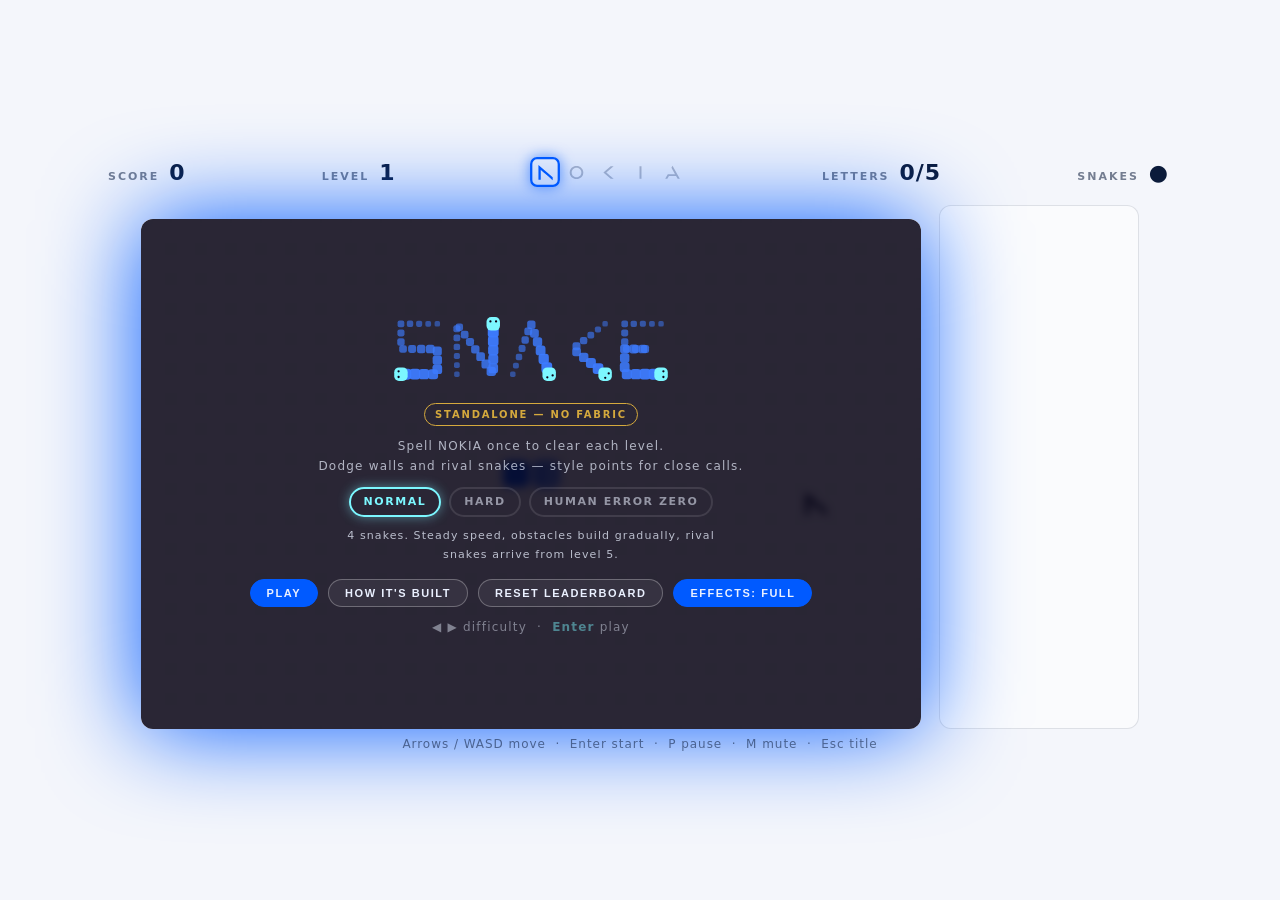
==== snake/ui-src/nokia-snake-eda.html @ 25f7272e "v1.1.0: 10-letter names, full soundtrack by level 5, medal-pace head, top-3 colours Also brings the " ====
<!DOCTYPE html>
<html lang="en">
<head>
<meta charset="UTF-8">
<meta name="viewport" content="width=device-width, initial-scale=1.0">
<title>Nokia Snake</title>
<style>
  :root{
    --hud-fg:#0B1B3A;
    --accent:#005AFF;
  }
  *{margin:0;padding:0;box-sizing:border-box}
  html,body{height:100%}
  body{
    background:#F4F6FB;
    font-family:"Segoe UI",system-ui,-apple-system,sans-serif;
    display:flex;flex-direction:column;align-items:center;justify-content:center;
    overflow:hidden;transition:background .8s linear;
    user-select:none;-webkit-user-select:none;
  }
  #roomGlow{position:fixed;inset:0;pointer-events:none;z-index:0}
  #hud,#playRow,#controlsHint{position:relative;z-index:1}
  #playRow{display:flex;gap:18px;align-items:stretch;justify-content:center;
           max-width:100vw;padding:0 10px}
  #stage{flex:0 1 auto;min-width:0}
  #sideBoard{
    flex:0 0 auto;min-width:200px;padding:14px 16px;border-radius:12px;
    background:rgba(255,255,255,.55);border:1px solid rgba(11,27,58,.12);
    color:var(--hud-fg);display:flex;flex-direction:column;gap:6px;
    transition:background .8s linear,color .8s linear,border-color .8s linear;
  }
  body.darkui #sideBoard{background:rgba(10,4,26,.45);border-color:rgba(124,247,255,.18)}
  #sideBoard h2{
    font-size:11px;letter-spacing:.30em;font-weight:700;text-transform:uppercase;
    opacity:.6;margin-bottom:4px;text-align:center;
  }
  #sideBoard .row{
    display:flex;justify-content:space-between;gap:10px;
    font-size:13px;font-variant-numeric:tabular-nums;letter-spacing:.05em;opacity:.85;
  }
  #sideBoard .row .rk{opacity:.5;width:2ch;text-align:right}
  #sideBoard .row .nm{font-weight:800;letter-spacing:.06em;flex:1;min-width:0;
                       overflow:hidden;text-overflow:ellipsis;white-space:nowrap}
  #sideBoard .row.new{color:#7CF7FF;text-shadow:0 0 10px rgba(124,247,255,.8);opacity:1}
  /* CSP (default-src 'self') blocks inline style attributes, so these live
     here as classes rather than style="" in the markup. */
  #sideBoard .row.backend{
    opacity:.4;font-size:10px;letter-spacing:.14em;margin-top:6px;justify-content:center;
  }
  .overlay .hint.faint{opacity:.45}
  .overlay .big.accent{color:var(--accent)}
  body:not(.darkui) #sideBoard .row.new{color:#005AFF;text-shadow:none}
  #sideBoard .row.r1{color:#FFD24A;opacity:1}
  #sideBoard .row.r2{color:#D9E2EC;opacity:1}
  #sideBoard .row.r3{color:#E0904F;opacity:1}
  #sideBoard .row.r1 .rk,#sideBoard .row.r2 .rk,#sideBoard .row.r3 .rk{opacity:1}
  #sideBoard .row.new.r1{text-shadow:0 0 10px rgba(255,210,74,.85)}
  #sideBoard .row.new.r2{text-shadow:0 0 10px rgba(217,226,236,.85)}
  #sideBoard .row.new.r3{text-shadow:0 0 10px rgba(224,144,79,.85)}
  body:not(.darkui) #sideBoard .row.r1{color:#A8780A}
  body:not(.darkui) #sideBoard .row.r2{color:#5F6E80}
  body:not(.darkui) #sideBoard .row.r3{color:#9A4F1E}
  body:not(.darkui) #sideBoard .row.new.r1,
  body:not(.darkui) #sideBoard .row.new.r2,
  body:not(.darkui) #sideBoard .row.new.r3{text-shadow:none;text-decoration:underline;text-underline-offset:3px}
  #clearBoard{
    margin-top:8px;padding:4px 10px;align-self:center;
    font-size:10px;letter-spacing:.16em;text-transform:uppercase;font-weight:700;
    color:var(--hud-fg);opacity:.4;background:none;
    border:1px solid currentColor;border-radius:999px;cursor:pointer;
    transition:all .15s;
  }
  #clearBoard:hover{opacity:.8}
  #clearBoard.confirm{opacity:1;color:#FF4D5E;border-color:#FF4D5E;box-shadow:0 0 10px rgba(255,77,94,.35)}
  #hud{
    width:min(96vw,1100px);
    display:flex;align-items:center;justify-content:space-between;
    padding:10px 18px;margin-bottom:10px;
    color:var(--hud-fg);
    font-weight:600;letter-spacing:.06em;
    transition:color .8s linear;
  }
  #hud .box{display:flex;align-items:baseline;gap:10px}
  #hud .lbl{font-size:11px;opacity:.55;text-transform:uppercase;letter-spacing:.18em}
  #hud .val{font-size:22px;font-variant-numeric:tabular-nums}
  #seq{display:flex;gap:6px;align-items:center}
  #seq span{
    display:inline-block;width:26px;height:26px;line-height:26px;text-align:center;
    border-radius:6px;font-size:14px;font-weight:800;
    border:2px solid transparent;opacity:.28;transition:all .25s;
  }
  #seq span.next{opacity:1;border-color:var(--accent);transform:scale(1.15);
    box-shadow:0 0 12px color-mix(in srgb,var(--accent) 60%, transparent)}
  #seq span.done{opacity:.75}
  #seq span{display:flex;align-items:center;justify-content:center}
  #seq span.next{color:var(--accent)}
  #seq svg{width:15px;height:15px;display:block}
  #lives{letter-spacing:4px;font-size:18px}
  #stage{position:relative;line-height:0;margin-top:14px}
  #hezBar{
    position:absolute;top:-12px;left:2px;right:2px;height:7px;
    border-radius:99px;background:rgba(128,128,160,.25);overflow:hidden;display:none;
  }
  #hezFill{height:100%;width:100%;border-radius:99px;background:#3DFA7E;transition:background .3s}
  canvas#game{
    border-radius:12px;
    max-width:100%;max-height:68vh;
    image-rendering:auto;
    transition:box-shadow .12s linear;
  }
  #scanlines{
    position:absolute;inset:0;border-radius:12px;pointer-events:none;opacity:0;
    background:repeating-linear-gradient(0deg,rgba(0,0,0,.22) 0 1px,transparent 1px 3px);
    mix-blend-mode:multiply;
  }
  .overlay{
    position:absolute;inset:0;display:none;flex-direction:column;
    align-items:center;justify-content:center;gap:10px;border-radius:12px;
    padding:16px;overflow:auto;
    /* #stage sets line-height:0 to kill the inline-block gap under the canvas;
       without this every line of overlay text stacks on top of the next. */
    line-height:1.5;
    background:rgba(6,2,18,.85);backdrop-filter:blur(4px);
    color:#EAF0FF;text-align:center;z-index:5;
  }
  .overlay.show{display:flex}
  /* The explainer has far more content than the level-1 canvas can show, so it
     breaks out of #stage and uses the whole viewport. */
  .overlay.wide{
    position:fixed;inset:0;border-radius:0;z-index:50;
    background:rgba(6,2,18,.93);
  }
  @media (max-height: 780px){
    body.menuOpen .overlay.show{
      position:fixed;inset:0;border-radius:0;z-index:50;
      background:rgba(6,2,18,.93);
    }
  }
  .overlay.wide #explain{
    max-height:70vh;
    /* opaque enough that the HUD behind it does not bleed through */
    background:rgba(10,4,26,.97);
  }
  .overlay h1{font-size:14px;letter-spacing:.32em;font-weight:700;opacity:.7;text-transform:uppercase}
  .overlay .big{font-size:40px;font-weight:800;letter-spacing:.05em}
  .overlay .score{font-size:24px;font-variant-numeric:tabular-nums}
  .overlay .hint{font-size:12px;opacity:.7;letter-spacing:.1em;line-height:1.7}
  .overlay .hint b{color:#7CF7FF}
  #board{
    display:grid;grid-template-rows:repeat(5,auto);grid-auto-flow:column;gap:3px 34px;
    font-size:13px;font-variant-numeric:tabular-nums;letter-spacing:.06em;
  }
  #board .row{display:flex;justify-content:space-between;gap:14px;min-width:118px;opacity:.85}
  #board .row .rk{opacity:.5;width:2ch;text-align:right}
  #board .row .nm{font-weight:800;letter-spacing:.2em}
  #board .row.new{color:#7CF7FF;text-shadow:0 0 10px rgba(124,247,255,.8);opacity:1}
  #entryBoxes{display:flex;gap:6px;margin:4px 0;flex-wrap:wrap;justify-content:center;max-width:92vw}
  #entryBoxes .slot{
    width:36px;height:48px;border:2px solid rgba(255,255,255,.25);border-radius:8px;
    display:flex;align-items:center;justify-content:center;font-size:26px;font-weight:800;
    transition:all .12s;
  }
  #entryBoxes .slot.blank{border-style:dashed;opacity:.45}
  #entryBoxes .slot.on{border-color:#7CF7FF;box-shadow:0 0 16px rgba(124,247,255,.55);transform:scale(1.08)}
  #diffSel{display:flex;gap:8px;flex-wrap:wrap;justify-content:center}
  #diffSel .pill{
    padding:5px 13px;border:2px solid rgba(255,255,255,.2);border-radius:999px;
    font-size:11px;letter-spacing:.14em;opacity:.55;text-transform:uppercase;font-weight:700;
    transition:all .15s;
  }
  #diffSel .pill.on{opacity:1;border-color:#7CF7FF;color:#7CF7FF;box-shadow:0 0 12px rgba(124,247,255,.45)}
  #diffDesc{max-width:400px;min-height:3.4em;font-size:11px;opacity:.75}
  .menuBtns{display:flex;gap:10px;margin-top:4px;flex-wrap:wrap;justify-content:center}
  .menuBtns button{
    padding:7px 16px;border-radius:999px;border:1px solid rgba(255,255,255,.28);
    background:rgba(255,255,255,.06);color:#EAF0FF;cursor:pointer;
    font-size:11px;letter-spacing:.14em;text-transform:uppercase;font-weight:700;
    transition:all .15s;
  }
  .menuBtns button:hover{background:rgba(124,247,255,.16);border-color:#7CF7FF}
  .menuBtns button.primary{background:#005AFF;border-color:#005AFF}
  .menuBtns button.danger:hover{background:rgba(255,77,94,.2);border-color:#FF4D5E;color:#FF4D5E}
  .menuBtns button[disabled]{opacity:.3;cursor:not-allowed}
  #srcTag{
    font-size:10px;letter-spacing:.18em;text-transform:uppercase;font-weight:700;
    padding:3px 10px;border-radius:999px;border:1px solid currentColor;opacity:.8;
  }
  #srcTag.live{color:#3DFA7E}
  #srcTag.offline{color:#FFC93F}
  #explain{
    max-width:680px;text-align:left;background:rgba(6,2,18,.6);
    border:1px solid rgba(124,247,255,.25);border-radius:12px;padding:18px 22px;
    max-height:52vh;overflow:auto;line-height:1.5;
  }
  #explain h3{
    font-size:11px;letter-spacing:.22em;text-transform:uppercase;opacity:.55;
    margin-bottom:12px;line-height:1.4;
  }
  #explain table{width:100%;border-collapse:collapse;font-size:12px;line-height:1.5}
  #explain td{
    padding:7px 8px;vertical-align:top;line-height:1.5;
    border-bottom:1px solid rgba(255,255,255,.08);
  }
  #explain tr:last-child td{border-bottom:none}
  #explain td.k{opacity:.6;width:38%;padding-right:14px}
  #explain td.v b{color:#7CF7FF;font-weight:700}
  #explain td.v i{font-style:normal;opacity:.45}
  #explain .foot{
    margin-top:14px;padding-top:12px;font-size:11px;opacity:.55;line-height:1.6;
    border-top:1px solid rgba(255,255,255,.08);
  }
  @media (max-width: 720px){
    #explain td.k{width:auto;display:block;padding-bottom:0;border-bottom:none;opacity:.5}
    #explain td.v{display:block;padding-top:2px}
  }
  #titleCanvas{margin-bottom:6px}
  .pulseText{animation:pt 1.2s ease-in-out infinite}
  @keyframes pt{0%,100%{opacity:.65}50%{opacity:1}}
  @media (prefers-reduced-motion: reduce){ .pulseText{animation:none} }
  /* --- laptops and small windows: the game must stay square and centered --- */
  @media (max-height: 800px){
    canvas#game{max-height:62vh}
    #hud{padding:6px 14px;margin-bottom:6px}
    #hud .val{font-size:18px}
  }
  @media (max-height: 640px){
    canvas#game{max-height:56vh}
    #controlsHint{display:none}
    .overlay .big{font-size:30px}
    #explain{max-height:44vh}
  }
  /* --- narrow: leaderboard drops below the field as a compact strip --- */
  @media (max-width: 1080px){
    #playRow{flex-direction:column;align-items:center;gap:10px}
    #sideBoard{
      min-width:0;width:100%;max-width:640px;
      flex-direction:row;flex-wrap:wrap;justify-content:center;gap:4px 16px;
      padding:10px 14px;
    }
    #sideBoard h2{width:100%;margin-bottom:2px}
    #sideBoard .row{min-width:104px;font-size:12px}
    #sideBoard #clearBoard{margin-top:4px}
  }
  @media (max-width: 720px){
    #hud{flex-wrap:wrap;gap:6px 14px;justify-content:center}
    #seq{order:3;width:100%;justify-content:center}
    #sideBoard .row:nth-child(n+7){display:none}   /* top 5 only on small screens */
  }
  #controlsHint{margin-top:8px;font-size:12px;opacity:.55;letter-spacing:.08em;color:var(--hud-fg);transition:color .8s linear}
  body.darkui #hud, body.darkui #controlsHint{ text-shadow:0 1px 8px rgba(0,0,0,.75) }
  body.darkui #controlsHint{ opacity:.75 }
  body.darkui #seq span{ text-shadow:0 1px 6px rgba(0,0,0,.8) }
</style>
</head>
<body>
  <div id="roomGlow"></div>
  <div id="hud">
    <div class="box"><span class="lbl">Score</span><span class="val" id="scoreV">0</span></div>
    <div class="box"><span class="lbl">Level</span><span class="val" id="levelV">1</span></div>
    <div id="seq"></div>
    <div class="box"><span class="lbl">Letters</span><span class="val" id="lettersV">0/15</span></div>
    <div class="box"><span class="lbl">Snakes</span><span class="val" id="lives">●●●</span></div>
  </div>

  <div id="playRow">
    <div id="stage">
      <div id="hezBar"><div id="hezFill"></div></div>
      <canvas id="game"></canvas>
      <div id="scanlines"></div>
      <div class="overlay" id="overlay"></div>
    </div>
    <aside id="sideBoard"></aside>
  </div>
  <div id="controlsHint">Arrows / WASD move &nbsp;·&nbsp; Enter start &nbsp;·&nbsp; P pause &nbsp;·&nbsp; M mute &nbsp;·&nbsp; Esc title</div>

<script>
"use strict";
/* ============================================================
   NOKIA SNAKE — booth engagement build
   Levels 1–20 · progressive synthwave · 3-button USB pad + d-pad
   ============================================================ */

const SEQ = ["N","O","K","I","A"];
// The home screen carries far more text than a level-1 arena can hold (the
// Human Error Zero blurb alone runs four lines), so the menu gets its own
// larger stage. startGame() rebuilds at level-1 size, which reads as the
// board resizing down into the first level.
const MENU_COLS = 26, MENU_ROWS = 17;
const LETTERS_PER_LEVEL = 5;
const MAX_LEVEL = 20;
const CELL = 30;                 // logical px per grid cell
const DPR = Math.min(window.devicePixelRatio || 1, 2);

const cv  = document.getElementById("game");
const ctx = cv.getContext("2d");
const stage = document.getElementById("stage");
const overlay = document.getElementById("overlay");
const scanEl = document.getElementById("scanlines");

/* ---------- color helpers & evolving palette ---------- */
function hex2rgb(h){h=h.replace("#","");return [parseInt(h.slice(0,2),16),parseInt(h.slice(2,4),16),parseInt(h.slice(4,6),16)];}
function mix(a,b,t){
  const A=hex2rgb(a),B=hex2rgb(b);
  const c=A.map((v,i)=>Math.round(v+(B[i]-v)*t));
  return `rgb(${c[0]},${c[1]},${c[2]})`;
}
function mixA(a,b,t,alpha){
  const A=hex2rgb(a),B=hex2rgb(b);
  const c=A.map((v,i)=>Math.round(v+(B[i]-v)*t));
  return `rgba(${c[0]},${c[1]},${c[2]},${alpha})`;
}

function mix3(a,m,b,t){ return t<0.55 ? mix(a,m,t/0.55) : mix(m,b,(t-0.55)/0.45); }

/* Level 1 = clean Nokia brand (white field, Nokia blue).
   Level 20 = full synthwave (near-black violet, neon cyan/magenta).
   t moves in 19 discrete, subtle steps. */
function palette(level){
  const t=(level-1)/(MAX_LEVEL-1);
  return {
    t,
    bg      : mix3("#F4F6FB","#463A6E","#0A0116",t),
    gridCol : mixA("#0B1B3A","#8A2BE2",t, 0.06+0.30*t),
    snake   : "#005AFF",
    snakeHd : "#4D8BFF",
    letter  : mix ("#0B1B3A","#FF2BD6",t),
    wall    : mix ("#8E9BB5","#9B30FF",t),
    wallEdge: mix ("#5B6B8C","#FF2BD6",t),
    voidCol : mix ("#0B1B3A","#03000A",t),
    hudFg   : t<0.32 ? "#0B1B3A" : "#F2F6FF",
    accent  : mix ("#005AFF","#FF2BD6",t),
    popup   : t<0.32 ? "#08307A" : "#7CF7FF",
    npc     : ["#FF6B35","#FFC93F","#3DFA7E"].map(c=>mix(c, c, 0)), // stay warm/contrast
    glow    : t                                   // 0 → 1 neon intensity
  };
}

/* ---------- NOKIA letterforms ----------
   Exact geometry extracted from the official brand SVG,
   normalized to a unit box and rendered as filled shapes
   (even-odd fill carves the O's counter). */
const GLYPHS={"I":[[[-0.0589,-0.3747],[-0.0589,0.3766],[-0.0556,0.3766],[-0.0466,0.3766],[-0.0334,0.3766],[-0.0174,0.3766],[0.0,0.3766],[0.0174,0.3766],[0.0334,0.3766],[0.0466,0.3766],[0.0556,0.3766],[0.0589,0.3766],[0.0589,-0.3747],[-0.0589,-0.3747]]],"O":[[[0.0,-0.3877],[-0.0671,-0.383],[-0.1303,-0.3692],[-0.189,-0.347],[-0.2422,-0.3168],[-0.2894,-0.2793],[-0.3296,-0.2348],[-0.3622,-0.1841],[-0.3865,-0.1276],[-0.4016,-0.0658],[-0.4068,0.0006],[-0.4016,0.0671],[-0.3864,0.1288],[-0.3621,0.1853],[-0.3294,0.2361],[-0.2891,0.2805],[-0.242,0.3181],[-0.1887,0.3483],[-0.1301,0.3705],[-0.067,0.3842],[0.0,0.3889],[0.0671,0.3845],[0.1304,0.3714],[0.1891,0.3501],[0.2424,0.3209],[0.2896,0.2842],[0.3299,0.2403],[0.3625,0.1897],[0.3867,0.1326],[0.4017,0.0694],[0.4068,0.0006],[0.4016,-0.063],[0.3864,-0.1231],[0.3621,-0.1789],[0.3294,-0.2298],[0.2891,-0.2749],[0.242,-0.3135],[0.1887,-0.3448],[0.1301,-0.3681],[0.067,-0.3827]],[[0.2897,0.0006],[0.2859,0.0497],[0.2749,0.095],[0.2574,0.1362],[0.2339,0.173],[0.2049,0.205],[0.1712,0.2319],[0.1332,0.2535],[0.0917,0.2693],[0.0471,0.279],[0.0,0.2823],[-0.0471,0.279],[-0.0917,0.2693],[-0.1332,0.2535],[-0.1712,0.2319],[-0.2049,0.205],[-0.2339,0.173],[-0.2574,0.1362],[-0.2749,0.095],[-0.2859,0.0497],[-0.2897,0.0006],[-0.2859,-0.0485],[-0.2749,-0.0938],[-0.2574,-0.135],[-0.2339,-0.1717],[-0.2049,-0.2038],[-0.1712,-0.2307],[-0.1332,-0.2522],[-0.0917,-0.268],[-0.0471,-0.2777],[0.0,-0.281],[0.0471,-0.2777],[0.0917,-0.2677],[0.1332,-0.2517],[0.1712,-0.2298],[0.2049,-0.2026],[0.2339,-0.1704],[0.2574,-0.1336],[0.2749,-0.0926],[0.2859,-0.0477]]],"N":[[[-0.372,-0.3994],[-0.372,0.376],[-0.2518,0.376],[-0.2518,-0.1368],[-0.2343,-0.1218],[-0.1869,-0.081],[-0.117,-0.0209],[-0.0322,0.0521],[0.0601,0.1316],[0.1524,0.211],[0.2372,0.284],[0.3071,0.3442],[0.3545,0.385],[0.372,0.4],[0.372,0.2391],[-0.372,-0.4]]],"K":[[[-0.3057,0.0006],[0.1307,0.376],[0.3057,0.376],[0.2934,0.3655],[0.2602,0.3369],[0.2112,0.2949],[0.1517,0.2438],[0.0869,0.1883],[0.0221,0.1327],[-0.0374,0.0817],[-0.0864,0.0397],[-0.1196,0.0111],[-0.1319,0.0006],[0.3057,-0.3747],[0.1307,-0.3747]]],"A":[[[0.4388,0.376],[0.3094,0.376],[0.2145,0.2096],[-0.2145,0.2096],[-0.3094,0.376],[-0.4388,0.376],[-0.2823,0.0986],[0.1522,0.0986],[-0.0641,-0.2866],[0.0,-0.3994],[0.0,-0.3994],[0.0,-0.3994],[0.0,-0.3994],[0.0,-0.3994],[0.0,-0.3994],[0.0,-0.3994],[0.0,-0.3994],[0.0,-0.3994],[0.0,-0.3994],[0.0,-0.3994],[0.0,-0.3994],[0.4382,0.376]]]};
const GLYPH_D={};
for(const ch in GLYPHS){
  GLYPH_D[ch]=GLYPHS[ch].map(pl=>
    "M"+pl.map(p=>p[0].toFixed(3)+" "+p[1].toFixed(3)).join("L")+"Z").join("");
}
function glyphSVG(ch){
  return `<svg viewBox="-0.45 -0.45 0.9 0.9"><path d="${GLYPH_D[ch]}" fill="currentColor" fill-rule="evenodd"/></svg>`;
}
function drawGlyph(c, ch, cx, cy, size, color, glowAmt){
  const subs=GLYPHS[ch]; if(!subs) return;
  c.save();
  c.translate(cx,cy); c.scale(size,size);
  if(glowAmt>0.02){ c.shadowColor=color; c.shadowBlur=fxBlur(7*glowAmt); }
  c.fillStyle=color;
  c.beginPath();
  for(const pl of subs){
    c.moveTo(pl[0][0],pl[0][1]);
    for(let i=1;i<pl.length;i++) c.lineTo(pl[i][0],pl[i][1]);
    c.closePath();
  }
  c.fill("evenodd");
  c.restore();
}

/* ---------- "SNAKE" title: each letter traced as a game snake ---------- */
const SNAKE_WORD_PATHS = {
  S:[[0.26,-0.36],[-0.26,-0.36],[-0.26,0],[0.26,0],[0.26,0.36],[-0.26,0.36]],
  N:[[-0.26,0.36],[-0.26,-0.36],[0.26,0.36],[0.26,-0.36]],
  A:[[-0.26,0.36],[0,-0.36],[0.26,0.36]],
  K:[[0.26,-0.36],[-0.20,0],[0.26,0.36]],
  E:[[0.26,-0.36],[-0.26,-0.36],[-0.26,0],[0.08,0],[-0.26,0],[-0.26,0.36],[0.26,0.36]]
};
function drawSnakeTitle(c, word, colBody, colHead){
  const x=c.getContext("2d");
  x.clearRect(0,0,c.width,c.height);
  const s=c.height*0.92, w=s*0.80, x0=c.width/2-(word.length-1)*w/2;
  word.split("").forEach((ch,i)=>{
    const pts=(SNAKE_WORD_PATHS[ch]||[]).map(p=>[x0+i*w+p[0]*s, c.height/2+p[1]*s]);
    if(pts.length<2) return;
    // resample polyline into evenly spaced body segments (tail → head)
    const seg=[], step=s*0.13; let carry=0;
    for(let j=0;j<pts.length-1;j++){
      const [ax,ay]=pts[j],[bx,by]=pts[j+1];
      const len=Math.hypot(bx-ax,by-ay); if(!len) continue;
      for(let d=carry; d<len; d+=step) seg.push([ax+(bx-ax)*d/len, ay+(by-ay)*d/len]);
      carry=((carry-len)%step+step)%step;
    }
    seg.push(pts[pts.length-1]);
    seg.forEach(([px,py],j)=>{
      const t=j/(seg.length-1);
      const r=(0.30+0.32*t)*step;                    // tapered tail
      x.fillStyle=colBody; x.globalAlpha=0.5+0.5*t;
      x.beginPath();
      if(x.roundRect) x.roundRect(px-r,py-r,r*2,r*2,r*0.6); else x.rect(px-r,py-r,r*2,r*2);
      x.fill();
    });
    const [hx,hy]=seg[seg.length-1], [qx,qy]=seg[seg.length-2]||seg[0];
    const dx=hx-qx, dy=hy-qy, m=Math.hypot(dx,dy)||1, ux=dx/m, uy=dy/m;
    const hr=step*0.74;
    x.globalAlpha=1; x.fillStyle=colHead;
    x.beginPath();
    if(x.roundRect) x.roundRect(hx-hr,hy-hr,hr*2,hr*2,hr*0.7); else x.rect(hx-hr,hy-hr,hr*2,hr*2);
    x.fill();
    x.fillStyle="#0A0116";
    x.beginPath();
    x.arc(hx+ux*hr*0.35-uy*hr*0.42, hy+uy*hr*0.35+ux*hr*0.42, hr*0.17,0,7);
    x.arc(hx+ux*hr*0.35+uy*hr*0.42, hy+uy*hr*0.35-ux*hr*0.42, hr*0.17,0,7);
    x.fill();
    x.globalAlpha=1;
  });
}

/* ============================================================
   AUDIO — layered synthwave that assembles level by level
   L1 silence · L2 kick · L4 bass · L6 hats · L8 arpeggio
   L11 pads · L14 16th arps · L17 snare + lead
   ============================================================ */
/* Level at which each layer of the soundtrack enters. One layer of change per
   level, complete by 5:  1 kick · 2 bass · 3 arp + hats · 4 pad + snare
   · 5 sixteenth-note drive + lead with octave-jumping arps. */
const MUSIC_LAYERS = { kick:1, bass:2, arp:3, hats:3, pad:4, snare:4, drive:5, lead:5 };

const TRACKS=[
  { name:"Neon Grid",      roots:[33,29,36,31], bpmOff:0,  arpWave:"sawtooth",
    leadPhrase:[0,3,7,10,7,3],   hue:0,    period:4000 },
  { name:"Midnight Drive", roots:[31,27,29,26], bpmOff:-6, arpWave:"square",
    leadPhrase:[0,2,3,7,3,2],    hue:140,  period:4600 },
  { name:"Chrome Sunset",  roots:[36,33,29,31], bpmOff:6,  arpWave:"sawtooth",
    leadPhrase:[12,10,7,3,7,10], hue:-70,  period:3400 }
];
function hueShift(rgbStr,deg){
  const m=rgbStr.match(/\d+/g); if(!m) return rgbStr;
  let [r,g,b]=m.map(Number); r/=255;g/=255;b/=255;
  const mx=Math.max(r,g,b),mn=Math.min(r,g,b); let hh=0,s=0,l=(mx+mn)/2;
  if(mx!==mn){ const d=mx-mn;
    s=l>0.5?d/(2-mx-mn):d/(mx+mn);
    hh= mx===r ? (g-b)/d+(g<b?6:0) : mx===g ? (b-r)/d+2 : (r-g)/d+4; hh/=6; }
  hh=(hh+deg/360+1)%1;
  const q=l<0.5?l*(1+s):l+s-l*s, p=2*l-q;
  const f=t=>{ t=(t+1)%1; if(t<1/6)return p+(q-p)*6*t; if(t<1/2)return q; if(t<2/3)return p+(q-p)*(2/3-t)*6; return p; };
  return `rgb(${Math.round(f(hh+1/3)*255)},${Math.round(f(hh)*255)},${Math.round(f(hh-1/3)*255)})`;
}
const Music = {
  ac:null, master:null, comp:null, muted:false, level:1, trackIdx:0,
  step:0, nextT:0, timer:null, noiseBuf:null,
  dly:null, echoSend:null,
  onBeat:null,

  ensure(){
    if(this.ac || this.unavailable) return;
    const AC = window.AudioContext||window.webkitAudioContext;
    if(!AC){ this.unavailable=true; return; }
    this.ac = new AC();
    // master -> glue compressor -> out (gives the pumping retrowave feel)
    this.master = this.ac.createGain(); this.master.gain.value = 0.5;
    this.comp = this.ac.createDynamicsCompressor();
    this.comp.threshold.value=-20; this.comp.ratio.value=7;
    this.comp.attack.value=0.003;  this.comp.release.value=0.22;
    this.master.connect(this.comp).connect(this.ac.destination);
    // dotted-eighth echo bus — the signature retrowave delay
    this.dly=this.ac.createDelay(1.5);
    const fb=this.ac.createGain(); fb.gain.value=0.38;
    const df=this.ac.createBiquadFilter(); df.type="lowpass"; df.frequency.value=3400;
    this.dly.connect(df).connect(fb).connect(this.dly);
    fb.connect(this.master);
    this.echoSend=this.ac.createGain(); this.echoSend.gain.value=0.55;
    this.echoSend.connect(this.dly);
    const len = this.ac.sampleRate*0.5;
    this.noiseBuf = this.ac.createBuffer(1,len,this.ac.sampleRate);
    const d=this.noiseBuf.getChannelData(0);
    for(let i=0;i<len;i++) d[i]=Math.random()*2-1;
  },
  start(){
    this.ensure();
    if(!this.ac) return;
    if(this.ac.state==="suspended") this.ac.resume();
    if(this.timer) return;
    this.step=0; this.nextT=this.ac.currentTime+0.06;
    this.timer=setInterval(()=>this.pump(),25);
  },
  stop(){ if(this.timer){clearInterval(this.timer);this.timer=null;} },
  setMuted(m){ this.muted=m; if(this.master) this.master.gain.value = m?0:0.5; },
  bpm(){ return 96 + this.level*2 + (TRACKS[this.trackIdx]||TRACKS[0]).bpmOff; },
  pump(){
    const spb = 60/this.bpm()/4;             // 16th note
    if(this.dly) this.dly.delayTime.value = (60/this.bpm())*0.75;   // dotted 8th
    while(this.nextT < this.ac.currentTime + 0.12){
      this.schedule(this.step, this.nextT);
      this.nextT += spb;
      this.step = (this.step+1) % 64;        // 4 bars of 16
    }
  },
  /* Layer schedule: the full arrangement is in by level 5.
     It used to complete at level 16, which in practice nobody reached, so
     most players never heard the track the game was built around. Tempo
     still climbs every level, so later levels keep getting more intense. */
  schedule(s, t){
    const L=this.level, bar=Math.floor(s/16), sub=s%16;
    const on = (layer) => L >= MUSIC_LAYERS[layer];
    const tr=TRACKS[this.trackIdx]||TRACKS[0];
    const root=tr.roots[bar];
    const chord=[root+24, root+27, root+31, root+36];

    if(sub%4===0 && this.onBeat) this.onBeat();
    if(this.muted) return;

    if(on("kick") && sub%4===0) this.kick(t);
    if(on("bass") && sub%2===0){
      const n = (sub===6||sub===14)? root+12 : root;
      this.bass(t, n);
    }
    if(on("arp")){
      const div = on("drive") ? 1 : 2;
      if(sub%div===0){
        const idx=Math.floor(s/div)%chord.length;
        const oct=(on("lead") && bar%2===1)?12:0;
        this.arp(t, chord[idx]+oct);
      }
    }
    if(on("hats")){
      if(on("drive")){ if(sub%2===1) this.hat(t,0.05); }
      else if(sub%4===2) this.hat(t,0.08);
    }
    if(on("pad") && sub===0) this.pad(t, chord);
    if(on("snare") && (sub===4||sub===12)) this.snare(t);
    if(on("lead") && sub===0 && bar%2===0) this.lead(t, root+36);
  },
  mtof(m){ return 440*Math.pow(2,(m-69)/12); },
  env(g,t,a,peak,dec){
    g.gain.setValueAtTime(0.0001,t);
    g.gain.linearRampToValueAtTime(peak,t+a);
    g.gain.exponentialRampToValueAtTime(0.0001,t+a+dec);
  },
  kick(t){
    const o=this.ac.createOscillator(), g=this.ac.createGain();
    o.type="sine";
    o.frequency.setValueAtTime(150,t);
    o.frequency.exponentialRampToValueAtTime(42,t+0.12);
    this.env(g,t,0.002,0.9,0.22);
    o.connect(g).connect(this.master); o.start(t); o.stop(t+0.3);
  },
  hat(t,vol){
    const s=this.ac.createBufferSource(); s.buffer=this.noiseBuf;
    const f=this.ac.createBiquadFilter(); f.type="highpass"; f.frequency.value=7000;
    const g=this.ac.createGain(); this.env(g,t,0.001,vol,0.05);
    s.connect(f).connect(g).connect(this.master); s.start(t); s.stop(t+0.08);
  },
  snare(t){
    const s=this.ac.createBufferSource(); s.buffer=this.noiseBuf;
    const f=this.ac.createBiquadFilter(); f.type="bandpass"; f.frequency.value=1900; f.Q.value=0.8;
    const g=this.ac.createGain(); this.env(g,t,0.001,0.32,0.16);
    s.connect(f).connect(g).connect(this.master); s.start(t); s.stop(t+0.2);
  },
  bass(t,m){
    // two detuned saws + a sub sine — fat analog-style bass
    const f=this.ac.createBiquadFilter(); f.type="lowpass";
    f.frequency.setValueAtTime(280+this.level*45,t);
    f.frequency.exponentialRampToValueAtTime(110,t+0.17);
    const g=this.ac.createGain(); this.env(g,t,0.004,0.20,0.16);
    f.connect(g).connect(this.master);
    [-8,8].forEach(dt=>{
      const o=this.ac.createOscillator(); o.type="sawtooth";
      o.frequency.value=this.mtof(m); o.detune.value=dt;
      o.connect(f); o.start(t); o.stop(t+0.22);
    });
    const sub=this.ac.createOscillator(); sub.type="sine";
    sub.frequency.value=this.mtof(m-12);
    const sg=this.ac.createGain(); this.env(sg,t,0.004,0.16,0.16);
    sub.connect(sg).connect(this.master); sub.start(t); sub.stop(t+0.22);
  },
  arp(t,m){
    // bright pluck feeding the dotted-eighth echo (waveform is per-track)
    const o=this.ac.createOscillator();
    o.type=(TRACKS[this.trackIdx]||TRACKS[0]).arpWave;
    o.frequency.value=this.mtof(m);
    const f=this.ac.createBiquadFilter(); f.type="lowpass";
    f.frequency.setValueAtTime(3600,t);
    f.frequency.exponentialRampToValueAtTime(900,t+0.11);
    const g=this.ac.createGain(); this.env(g,t,0.002,0.085,0.11);
    o.connect(f).connect(g);
    g.connect(this.master); if(this.echoSend) g.connect(this.echoSend);
    o.start(t); o.stop(t+0.15);
  },
  pad(t,chord){
    // supersaw pad: three detuned saws per chord tone
    const spb=60/this.bpm()/4, dur=spb*16;
    chord.slice(0,3).forEach((m)=>{
      const f=this.ac.createBiquadFilter(); f.type="lowpass"; f.frequency.value=1250;
      const g=this.ac.createGain();
      g.gain.setValueAtTime(0.0001,t);
      g.gain.linearRampToValueAtTime(0.028,t+dur*0.25);
      g.gain.linearRampToValueAtTime(0.0001,t+dur);
      f.connect(g).connect(this.master);
      [-12,0,12].forEach(dt=>{
        const o=this.ac.createOscillator(); o.type="sawtooth";
        o.frequency.value=this.mtof(m-12); o.detune.value=dt+5;
        o.connect(f); o.start(t); o.stop(t+dur+0.05);
      });
    });
  },
  lead(t,m){
    // singing saw lead with vibrato, echoed (phrase is per-track)
    const spb=60/this.bpm()/4;
    const phrase=(TRACKS[this.trackIdx]||TRACKS[0]).leadPhrase;
    phrase.forEach((iv,i)=>{
      const tt=t+i*spb*2;
      const o=this.ac.createOscillator(); o.type="sawtooth"; o.frequency.value=this.mtof(m+iv);
      const vib=this.ac.createOscillator(); vib.frequency.value=5.5;
      const vg=this.ac.createGain(); vg.gain.value=6;
      vib.connect(vg).connect(o.detune);
      const f=this.ac.createBiquadFilter(); f.type="lowpass"; f.frequency.value=2600;
      const g=this.ac.createGain(); this.env(g,tt,0.015,0.10,spb*1.8);
      o.connect(f).connect(g);
      g.connect(this.master); if(this.echoSend) g.connect(this.echoSend);
      o.start(tt); o.stop(tt+spb*2); vib.start(tt); vib.stop(tt+spb*2);
    });
  },
  // title-screen attract: slow, melancholy harmony — one long chord per cycle
  menuChord(i){
    if(!this.ac||this.muted) return;
    if(this.ac.state==="suspended"){ this.ac.resume(); return; }
    const t=this.ac.currentTime+0.03;
    const tr=TRACKS[this.trackIdx]||TRACKS[0];
    const root=tr.roots[i%4];
    // deep sine root underneath for weight
    const sub=this.ac.createOscillator(); sub.type="sine";
    sub.frequency.value=this.mtof(root);
    const sg=this.ac.createGain();
    sg.gain.setValueAtTime(0.0001,t);
    sg.gain.linearRampToValueAtTime(0.055,t+1.4);
    sg.gain.linearRampToValueAtTime(0.0001,t+4.0);
    sub.connect(sg).connect(this.master); sub.start(t); sub.stop(t+4.2);
    // dark supersaw chord, swelling and falling with the visual breath
    [root+24, root+27, root+31].forEach(m=>{
      const f=this.ac.createBiquadFilter(); f.type="lowpass"; f.frequency.value=950;
      const g=this.ac.createGain();
      g.gain.setValueAtTime(0.0001,t);
      g.gain.linearRampToValueAtTime(0.024,t+1.5);
      g.gain.linearRampToValueAtTime(0.0001,t+4.1);
      f.connect(g).connect(this.master);
      [-11,0,11].forEach(dt=>{
        const o=this.ac.createOscillator(); o.type="sawtooth";
        o.frequency.value=this.mtof(m-12); o.detune.value=dt+4;
        o.connect(f); o.start(t); o.stop(t+4.3);
      });
    });
    // distant bell late in the chord, drifting through the echo
    const b=this.ac.createOscillator(); b.type="sine";
    b.frequency.value=this.mtof(root+36);
    const bg=this.ac.createGain();
    this.env(bg,t+2.0,0.03,0.030,1.4);
    b.connect(bg); bg.connect(this.master);
    if(this.echoSend) bg.connect(this.echoSend);
    b.start(t+2.0); b.stop(t+3.8);
  },
  // small one-shot SFX (share the context)
  sfx(kind){
    if(!this.ac||this.muted) return;
    const t=this.ac.currentTime;
    if(kind==="eat"){
      const o=this.ac.createOscillator(),g=this.ac.createGain();
      o.type="triangle"; o.frequency.setValueAtTime(620,t);
      o.frequency.exponentialRampToValueAtTime(980,t+0.07);
      this.env(g,t,0.002,0.25,0.10);
      o.connect(g).connect(this.master); o.start(t); o.stop(t+0.14);
    }else if(kind==="bonus"){
      [880,1174,1568].forEach((f,i)=>{
        const o=this.ac.createOscillator(),g=this.ac.createGain();
        o.type="square"; o.frequency.value=f;
        this.env(g,t+i*0.05,0.002,0.12,0.12);
        o.connect(g).connect(this.master); o.start(t+i*0.05); o.stop(t+i*0.05+0.16);
      });
    }else if(kind==="boom"){
      // pixel explosion: noise burst sweeping down + sub thump
      const s=this.ac.createBufferSource(); s.buffer=this.noiseBuf;
      const f=this.ac.createBiquadFilter(); f.type="lowpass";
      f.frequency.setValueAtTime(2600,t);
      f.frequency.exponentialRampToValueAtTime(160,t+0.42);
      const g=this.ac.createGain(); this.env(g,t,0.003,0.5,0.45);
      s.connect(f).connect(g).connect(this.master); s.start(t); s.stop(t+0.5);
      const o=this.ac.createOscillator(); o.type="sine";
      o.frequency.setValueAtTime(95,t);
      o.frequency.exponentialRampToValueAtTime(34,t+0.3);
      const og=this.ac.createGain(); this.env(og,t,0.003,0.55,0.32);
      o.connect(og).connect(this.master); o.start(t); o.stop(t+0.4);
    }else if(kind==="boomRev"){
      // the explosion in reverse: swelling noise rising into a cut
      const s=this.ac.createBufferSource(); s.buffer=this.noiseBuf;
      const f=this.ac.createBiquadFilter(); f.type="lowpass";
      f.frequency.setValueAtTime(160,t);
      f.frequency.exponentialRampToValueAtTime(2600,t+0.55);
      const g=this.ac.createGain();
      g.gain.setValueAtTime(0.0001,t);
      g.gain.exponentialRampToValueAtTime(0.5,t+0.55);
      g.gain.linearRampToValueAtTime(0.0001,t+0.60);
      s.connect(f).connect(g).connect(this.master); s.start(t); s.stop(t+0.62);
      const o=this.ac.createOscillator(); o.type="sine";
      o.frequency.setValueAtTime(34,t);
      o.frequency.exponentialRampToValueAtTime(95,t+0.55);
      const og=this.ac.createGain();
      og.gain.setValueAtTime(0.0001,t);
      og.gain.exponentialRampToValueAtTime(0.5,t+0.55);
      og.gain.linearRampToValueAtTime(0.0001,t+0.60);
      o.connect(og).connect(this.master); o.start(t); o.stop(t+0.62);
    }else if(kind==="die"){
      const o=this.ac.createOscillator(),g=this.ac.createGain();
      o.type="sawtooth"; o.frequency.setValueAtTime(300,t);
      o.frequency.exponentialRampToValueAtTime(60,t+0.4);
      this.env(g,t,0.002,0.3,0.42);
      o.connect(g).connect(this.master); o.start(t); o.stop(t+0.5);
    }else if(kind==="kill"){
      const o=this.ac.createOscillator(),g=this.ac.createGain();
      o.type="square"; o.frequency.setValueAtTime(220,t);
      o.frequency.exponentialRampToValueAtTime(880,t+0.12);
      this.env(g,t,0.002,0.22,0.18);
      o.connect(g).connect(this.master); o.start(t); o.stop(t+0.22);
    }
  }
};


/* Scores live in ONE namespace so a single leaderboard covers the booth however
   many fabrics the lab has - a run on one fabric should still compete with a run
   on another. Which namespace is an operator's choice, not ours, so it is read
   from a SnakeConfig CR that an admin edits in the EDA UI like any other
   resource. No rebuild, no kubectl, nothing to mount.

   Where does the config itself live? Chicken-and-egg, solved with EQL: the query
   endpoint is not namespace-qualified, so one query finds the SnakeConfig
   wherever an admin happened to create it. If there is none, the defaults below
   apply and the app works out of the box with no configuration at all.

   The REST path is verified live: it answers 401 with a stale token and writes a
   CR with a good one, whereas wrong paths answer 404 ApiNotImplemented. */
/* The app's API group and version, in ONE place. Everything else derives from
   it: the REST paths, the apiVersion on a posted CR, and the EQL table name.
   EQL addresses a CRD table by its group with dots and hyphens replaced by
   underscores - "eda.cdoyle.dev" becomes "eda_cdoyle_dev" - so deriving it here
   means renaming the group is a one-line change rather than a hunt. */
const SNAKE_GROUP   = "eda.cdoyle.dev/v1alpha1";
const SNAKE_API     = SNAKE_GROUP.split("/")[0];
const SNAKE_VERSION = SNAKE_GROUP.split("/")[1];
const EQL_GROUP     = SNAKE_API.replace(/[.-]/g, "_");
const eqlTable = (kind) => `.namespace.resources.cr.${EQL_GROUP}.${SNAKE_VERSION}.${kind}`;

const Config = {
  scoreNamespace:    "eda",
  boardSize:         10,
  defaultDifficulty: "normal",
  source:            "built-in defaults",   // shown on the "How it's built" screen
  configNamespace:   null,                  // where the SnakeConfig CR was found

  scoresPath(){
    return `/apps/${SNAKE_GROUP}/namespaces/${this.scoreNamespace}/snakescores`;
  },

  /* Never throws: a missing or malformed config must not stop the game. */
  async load(){
    // 1. A URL override wins, so one dashboard tile can point at a demo
    //    namespace without touching cluster config.
    let urlNs = null;
    try{ urlNs = new URLSearchParams(location.search).get("scorens"); }catch(e){}

    // 2. The SnakeConfig CR, found wherever it lives.
    if(EDA.online){
      try{
        const rows = await EDA.query(eqlTable("snakeconfig"));
        const row = rows[0];
        if(row){
          const sp = row.spec || row;
          const ns   = sp.scoreNamespace || sp["score-namespace"];
          const size = Number(sp.boardSize || sp["board-size"]);
          const diff = sp.defaultDifficulty || sp["default-difficulty"];
          if(ns)   this.scoreNamespace = String(ns);
          // clamp rather than trust: the renderer draws a fixed number of rows
          if(size >= 3 && size <= 50) this.boardSize = Math.floor(size);
          if(["normal","hard","hez"].includes(diff)) this.defaultDifficulty = diff;
          this.configNamespace = EDA.field(row, ".namespace.name") || null;
          this.source = "SnakeConfig" + (this.configNamespace ? " in " + this.configNamespace : "");
        }
      }catch(e){ /* no SnakeConfig yet, or the CRD is not installed: use defaults */ }
    }

    if(urlNs){
      this.scoreNamespace = urlNs;
      this.source = "?scorens= URL override";
    }
    return this;
  }
};

/* ============================================================
   EDA IDENTITY  (OIDC silent auth)

   The EDA API rejects unauthenticated calls with HTTP 400
   {"type":"InvalidAuthHeader","causeSimple":"no token present in request"} -
   note 400, not 401. There is no session cookie to inherit and no whoami
   endpoint; the UI holds its access token purely in memory and passes it
   as a bearer header, which is why nothing useful shows up in localStorage.

   So the game gets its own token the same way the UI does: an authorization
   code + PKCE exchange against Keycloak, run with prompt=none inside a hidden
   iframe. The admin already has a Keycloak session, so this completes with no
   visible prompt. If it fails for any reason the game simply stays in
   standalone mode - exactly as it behaved before.

   Config notes, all verified against a live 25.8 lab:
     - realm           : eda
     - client          : "auth"  (Name: "EDA UI Authentication")
     - public client   : Client authentication Off, Standard flow On
     - redirect URIs   : "/*"  -> our callback path is already permitted
     - web origins     : "+"
   Keycloak is reverse-proxied onto EDA's own origin, so the token POST is a
   SAME-ORIGIN request and no CORS negotiation is involved at all.
   ============================================================ */
const OIDC = {
  realmPath: "/core/proxy/v1/identity/realms/eda/protocol/openid-connect",
  clientId:  "auth",
  timeoutMs: 8000,
  // Derived from wherever the page is actually served, so the app keeps
  // working if the HttpProxy name or mount path ever changes.
  redirectUri(){ return new URL("callback.html", location.href).href; },
};

function b64url(bytes){
  let s = "";
  for(const b of bytes) s += String.fromCharCode(b);
  return btoa(s).replace(/\+/g,"-").replace(/\//g,"_").replace(/=+$/,"");
}
function randomB64(n){
  const a = new Uint8Array(n);
  crypto.getRandomValues(a);
  return b64url(a);
}
async function s256(verifier){
  const hash = await crypto.subtle.digest("SHA-256", new TextEncoder().encode(verifier));
  return b64url(new Uint8Array(hash));
}
function decodeJwtClaims(jwt){
  try{
    const part = String(jwt).split(".")[1];
    if(!part) return null;
    const bin = atob(part.replace(/-/g,"+").replace(/_/g,"/"));
    const bytes = Uint8Array.from(bin, c => c.charCodeAt(0));
    return JSON.parse(new TextDecoder().decode(bytes));
  }catch(e){ return null; }
}

const Auth = {
  token: null,
  claims: null,
  error: null,
  renewTimer: null,
  attempted: false,

  supported(){
    return typeof crypto !== "undefined" && !!crypto.subtle && !!crypto.getRandomValues;
  },

  /* Best effort, never throws. Returns the token or null. */
  async ensure(){
    this.attempted = true;
    if(this.token) return this.token;
    if(!this.supported()){
      this.error = "web crypto unavailable (needs a secure context)";
      return null;
    }
    try{
      return await this.silentLogin();
    }catch(e){
      this.error = "silent auth: " + e.message;
      return null;
    }
  },

  async silentLogin(){
    const verifier    = randomB64(32);
    const challenge   = await s256(verifier);
    const state       = randomB64(16);
    const redirectUri = OIDC.redirectUri();

    const url = OIDC.realmPath + "/auth?" + new URLSearchParams({
      client_id:             OIDC.clientId,
      redirect_uri:          redirectUri,
      response_type:         "code",
      response_mode:         "query",
      scope:                 "openid",
      state:                 state,
      nonce:                 randomB64(16),
      code_challenge:        challenge,
      code_challenge_method: "S256",
      prompt:                "none",
    }).toString();

    const code = await this.codeFromHiddenFrame(url, state);
    if(!code) return null;
    return await this.exchange(code, verifier, redirectUri);
  },

  /* Loads the authorize URL in a hidden iframe. callback.html posts the
     result back to us. Resolves with a code, or null on any failure. */
  codeFromHiddenFrame(url, state){
    return new Promise(resolve => {
      const frame = document.createElement("iframe");
      frame.style.display = "none";
      frame.setAttribute("aria-hidden", "true");
      let settled = false;

      const finish = (val) => {
        if(settled) return;
        settled = true;
        window.removeEventListener("message", onMessage);
        clearTimeout(timer);
        try{ frame.remove(); }catch(e){}
        resolve(val);
      };

      const onMessage = (ev) => {
        if(ev.origin !== location.origin) return;           // same-origin only
        const d = ev.data;
        if(!d || d.type !== "eda-snake-auth") return;
        if(d.state !== state) return;                        // not our request
        if(d.error){
          this.error = "oidc: " + d.error;
          finish(null);
          return;
        }
        finish(d.code || null);
      };

      const timer = setTimeout(() => {
        this.error = "oidc: silent auth timed out";
        finish(null);
      }, OIDC.timeoutMs);

      window.addEventListener("message", onMessage);
      frame.src = url;
      document.body.appendChild(frame);
    });
  },

  async exchange(code, verifier, redirectUri){
    const body = new URLSearchParams({
      grant_type:    "authorization_code",
      code:          code,
      client_id:     OIDC.clientId,
      redirect_uri:  redirectUri,
      code_verifier: verifier,
    });
    const r = await fetch(OIDC.realmPath + "/token", {
      method:  "POST",
      headers: { "Content-Type": "application/x-www-form-urlencoded" },
      body:    body.toString(),
    });
    if(!r.ok){
      this.error = "token endpoint -> " + r.status;
      return null;
    }
    const t = await r.json();
    if(!t.access_token){
      this.error = "token response had no access_token";
      return null;
    }
    this.token  = t.access_token;
    this.claims = decodeJwtClaims(t.access_token);
    this.error  = null;
    // EDA.token is a COPY taken once during connect(). Without this line a
    // renewal refreshes Auth.token and leaves EDA still holding the expired
    // one, so every API call starts failing 401 TokenExpired a few minutes
    // into a session - exactly when a booth machine is least supervised.
    if(typeof EDA !== "undefined") EDA.token = this.token;
    this.scheduleRenewal(t.expires_in);
    return this.token;
  },

  /* Keycloak access tokens are short-lived (often 5 min) and a booth machine
     may sit on the title screen for hours, so renew ahead of expiry. The
     renewal is another hidden-iframe round trip and never interrupts play. */
  scheduleRenewal(expiresIn){
    clearTimeout(this.renewTimer);
    const secs = Math.max(30, (Number(expiresIn) || 300) - 60);
    this.renewTimer = setTimeout(() => this.renew(), secs * 1000);
  },

  /* A failed renewal used to leave the game permanently tokenless, because
     nothing rescheduled. Retry on a short backoff instead: the usual causes
     (a blip, a Keycloak restart) clear on their own, and an unattended booth
     machine has nobody to reload the page. */
  async renew(attempt){
    attempt = attempt || 1;
    this.token = null;
    if(typeof EDA !== "undefined") EDA.token = null;
    let got = null;
    try{ got = await this.silentLogin(); }
    catch(e){ this.error = "renewal: " + e.message; }
    if(got) return got;
    if(attempt >= 5){ this.error = "renewal gave up after " + attempt + " attempts"; return null; }
    const backoff = Math.min(60, 5 * Math.pow(2, attempt - 1));   // 5s,10s,20s,40s,60s
    clearTimeout(this.renewTimer);
    this.renewTimer = setTimeout(() => this.renew(attempt + 1), backoff * 1000);
    return null;
  },

  username(){
    const c = this.claims;
    if(!c) return "";
    return c.preferred_username || c.name || c.given_name || c.sub || "";
  },
};


/* ============================================================
   EDA BRIDGE
   Everything network-facing lives here. If EDA is unreachable,
   every call degrades to the synthetic generator and the game
   plays exactly like the standalone cabinet build.
   ============================================================ */
const EDA = {
  base: "",                 // same-origin when served by the app's route
  token: null,
  online: false,
  // canReset stays true: the API is the real gate, and a client-side guess
  // based on an endpoint we may not even have is worse than letting the
  // server refuse the call.
  user: { name:"", endpoint:null, canReset:true, canPlay:true },
  fabric: null,             // { nodes:[{name,role,ns}], links:[...], name:<namespace> }
  namespace: null,          // the namespace the arena was drawn from
  namespaces: [],           // every namespace that returned nodes
  lastError: null,

  async api(path, opts){
    const r = await fetch(this.base + path, Object.assign({
      headers: Object.assign(
        { "Content-Type":"application/json" },
        this.token ? { "Authorization":"Bearer "+this.token } : {})
    }, opts||{}));
    if(!r.ok) throw new Error(path+" -> "+r.status);
    return r.json();
  },

  /* ---- discovery ----
     API reachability is what decides whether we are "live" - NOT identity.
     An earlier version gated everything on a whoami endpoint; when that 404'd
     the game fell back to standalone even though the API was fine. Identity is
     now a best-effort extra that only affects prefilled initials. */
  async connect(){
    this.online = false;
    this.fabric = null;

    // 0. Get a bearer token. The API answers 400 InvalidAuthHeader without one,
    //    so this has to happen before anything else. Failure is not fatal - it
    //    just means the game runs standalone, which is a supported mode.
    this.token = await Auth.ensure();

    // 1. Can we reach the API at all? A trivial EQL query is the cheapest
    //    honest test, and it is the same call the game depends on anyway.
    try{
      await this.query(".namespace.node fields [name]");
      this.online = true;
    }catch(e){
      this.lastError = this.token
        ? "api unreachable: " + e.message
        : "no token (" + (Auth.error || "silent auth did not complete") + ")";
      return false;
    }

    // 2. Topology. A failure here is not fatal - the game falls back to
    //    synthetic arenas but still uses the EDB for scores.
    try{ this.fabric = await this.readFabric(); }
    catch(e){ this.lastError = "fabric read: " + e.message; this.fabric = null; }

    // 3. Identity, entirely optional.
    await this.readIdentity();
    return true;
  },

  /* ---- identity: best effort, never fatal ----
     The endpoint differs between EDA builds, so a few known shapes are tried
     and a miss simply means initials are not prefilled. Permissions are NOT
     inferred here: the reset control is offered and the API enforces it, which
     is the only enforcement that was ever real. */
  async readIdentity(){
    // The username is a claim in the token we already hold. Earlier builds
    // probed /core/user/v1/whoami and friends; a sweep of the core OpenAPI
    // spec confirmed no such path exists on 25.8, which is why they all 404'd.
    const name = Auth.username();
    if(name){
      this.user.name = name;
      this.user.endpoint = "oidc:access_token";
    }else{
      this.user.name = "";          // no prefill; the player types their initials
      this.user.endpoint = null;
    }
  },

  /* ---- topology via EQL ----
     Verified against a live 25.8 lab. Field names are exactly what the
     query endpoint returns; the payload is a BARE ARRAY, not {rows:[...]}.

       .namespace.node                  -> name, ip-port, operating-system, status
       .namespace.node.<os>.interface   -> .namespace.node.name, name, admin-state,
                                           oper-state, oper-down-reason, mtu, ...

     Interfaces live under a per-OS table (srl | sros), so the OS reported by
     the node query decides which interface tables to read. */
  /* The EDA API follows the Kubernetes Resource Model, so list responses are
     normally enveloped ({apiVersion, kind, items:[...]}). The EQL query
     endpoint's exact envelope is not pinned down in the docs, so rather than
     hard-code one shape we accept any of them and record which one arrived in
     `EDA.lastShape` — check that in the console to see what your cluster sent. */
  lastShape:"(no query yet)",
  rows(payload){
    if(Array.isArray(payload)){ this.lastShape="bare array"; return payload; }
    if(payload && typeof payload==="object"){
      for(const key of ["items","rows","results","data","entries"]){
        if(Array.isArray(payload[key])){
          this.lastShape=`{${key}:[...]}` + (payload.kind?` kind=${payload.kind}`:"");
          return payload[key];
        }
      }
      // single object returned instead of a list
      if(payload.kind || payload.metadata || payload.spec){
        this.lastShape="single KRM object"; return [payload];
      }
    }
    this.lastShape="unrecognised: "+JSON.stringify(payload).slice(0,120);
    return [];
  },
  /* A row may be flat ({name:"leaf11"}) or KRM-shaped, with the interesting
     fields under .spec/.status and the name under .metadata.name. Read through
     all of them so either works. */
  field(row, key){
    if(!row || typeof row!=="object") return undefined;
    if(row[key]!==undefined) return row[key];
    for(const nest of ["spec","status"]){
      if(row[nest] && row[nest][key]!==undefined) return row[nest][key];
    }
    if(key==="name" && row.metadata && row.metadata.name!==undefined) return row.metadata.name;
    return undefined;
  },
  /* The query endpoint is /core/query/v1 and the parameter is `query`.
     Anything else - eql, filter, q, nql - comes back 404 QueryNotSpecified,
     which reads like a bad path but is really "I did not find a query string".
     The successful response is enveloped as {"data":[...]}, handled by rows(). */
  async query(eql){
    const rows=this.rows(await this.api("/core/query/v1?query="+encodeURIComponent(eql)));
    if(!this._loggedShape){
      this._loggedShape=true;
      try{ console.info("[snake] EQL payload shape:", this.lastShape,
                        "| first row:", JSON.stringify(rows[0]||null).slice(0,200)); }catch(e){}
    }
    return rows;
  },
  // A fabric link is a physical/lag port. Loopbacks, mgmt and system interfaces
  // are not links and must not become walls.
  isFabricPort(name){
    return /^(ethernet-|lag|irb)/i.test(String(name||""));
  },
  /* Which namespace's fabric to draw from.
     `.namespace.node` is not scoped to one namespace - it returns everything the
     token can read - so with more than one fabric deployed the rows arrive
     interleaved. Merging them would be wrong twice over: the arena would depict
     a topology that does not exist, and because links are matched to nodes by
     bare name, a `leaf1` in one namespace would pick up the ports of a `leaf1`
     in another. So pick exactly one namespace and discard the rest.

     Order of preference:
       1. ?ns=<name> on the URL - lets the dashboard tile point at a specific
          fabric, and makes demos reproducible.
       2. the namespace with the most nodes - the most interesting fabric, and
          stable as long as the lab does not change shape.
       3. alphabetically first among ties, so repeated loads agree. */
  pickNamespace(groups){
    const names = Object.keys(groups);
    if(!names.length) return null;
    try{
      const want = new URLSearchParams(location.search).get("ns");
      if(want && groups[want]) return want;
      if(want) this.lastError = `requested namespace "${want}" has no nodes; using the largest instead`;
    }catch(e){ /* no location in the test harness */ }
    return names.sort((a,b)=>
      groups[b].length - groups[a].length || a.localeCompare(b))[0];
  },

  async readFabric(){
    const nodeRows = await this.query(
      ".namespace.node fields [.namespace.name, name, operating-system, status]");

    const all = nodeRows.map(r=>{
      const name = this.field(r,"name") || "";
      const os   = String(this.field(r,"operating-system") || "").toLowerCase();
      return {
        name,
        os,
        // Empty when the cluster does not return the namespace column; the
        // single-namespace behaviour then falls out unchanged.
        ns: this.field(r,".namespace.name") || this.field(r,"namespace") || "",
        status: this.field(r,"status") || "",
        // No node 'type' field exists, so role comes from the naming
        // convention only. Purely cosmetic - nothing in the game depends on it.
        role: /spine/i.test(name) ? "spine" : /leaf/i.test(name) ? "leaf" : "node"
      };
    }).filter(n=>n.name);

    if(!all.length) throw new Error("no nodes returned from .namespace.node");

    const groups = {};
    for(const n of all) (groups[n.ns] = groups[n.ns] || []).push(n);
    const ns = this.pickNamespace(groups);
    const nodes = groups[ns];
    this.namespaces = Object.keys(groups).sort();
    this.namespace  = ns;

    // Which per-OS interface tables to read. Default to srl if the OS string
    // is empty or unrecognised, since that is the common lab case.
    const families = new Set();
    for(const n of nodes){
      if(n.os.includes("sros")) families.add("sros");
      else if(n.os.includes("srl") || n.os.includes("linux")) families.add("srl");
    }
    if(!families.size) families.add("srl");

    const links = [];
    for(const fam of families){
      let ifRows=[];
      try{
        ifRows = await this.query(
          `.namespace.node.${fam}.interface fields `+
          `[.namespace.name, .namespace.node.name, name, admin-state, oper-state, oper-down-reason]`);
      }catch(e){ continue; }        // family not present in this lab
      for(const r of ifRows){
        const port = this.field(r,"name");
        if(!this.isFabricPort(port)) continue;
        // Interfaces span namespaces exactly as nodes do. Keep only the chosen
        // one, and only ports belonging to a node we actually kept, so a
        // same-named node elsewhere cannot donate its links.
        const rowNs = this.field(r,".namespace.name") || this.field(r,"namespace") || "";
        if(ns && rowNs && rowNs !== ns) continue;
        const owner = this.field(r,".namespace.node.name") || this.field(r,"node") || "";
        if(owner && !nodes.some(n=>n.name===owner)) continue;
        const oper  = String(this.field(r,"oper-state")  || "").toLowerCase();
        const admin = String(this.field(r,"admin-state") || "").toLowerCase();
        links.push({
          node: this.field(r,".namespace.node.name") || this.field(r,"node") || "",
          id: port,
          up: oper==="up",
          adminDown: admin==="disable" || admin==="down",
          reason: this.field(r,"oper-down-reason") || ""
        });
      }
    }
    return { name: ns || "fabric", nodes, links };
  },

  /* ---- leaderboard as SnakeScore custom resources ---- */
  /* One resource, ranked here.
     There used to be a SnakeLeaderboard config CR plus a SnakeLeaderboardState
     CR whose status held a pre-ranked board, because an EDA config intent
     cannot write status. Nothing actually needed that: the EDA dashboard sorts
     SnakeScore rows itself, and ten entries sort instantly in the browser. So
     SnakeScore is the only resource now, and this is the whole read path.

     Consequence worth knowing: score validation is advisory. The old intent
     rejected impossible scores server-side; ranking here cannot. For a booth
     leaderboard that is an acceptable trade, not an oversight. */
  async listScores(){
    const rows = this.rows(await this.api(Config.scoresPath()));
    return rows.map(it=>{
      const sp = it.spec || it;
      return { name: sp.initials, score: Number(sp.score) || 0,
               level: sp.level, diff: sp.difficulty, by: sp.player,
               at: sp.recordedAt || "" };
    })
    .filter(e=>e.name)
    // ties go to whoever got there first, matching what the intent used to do
    .sort((a,b)=> b.score - a.score || String(a.at).localeCompare(String(b.at)))
    .slice(0, Config.boardSize);
  },
  async postScore(initials, score, level, diff){
    const body = {
      apiVersion: SNAKE_GROUP, kind:"SnakeScore",
      metadata:{ name:`score-${Date.now()}-${initials.toLowerCase()}`,
                 namespace: Config.scoreNamespace },
      spec:{ initials, score, level, difficulty:diff, player:this.user.name,
             recordedAt:new Date().toISOString(),
             fabricNodes:(this.fabric&&this.fabric.nodes)?this.fabric.nodes.length:0 }
    };
    return this.api(Config.scoresPath(), { method:"POST", body:JSON.stringify(body) });
  },
  async deleteAllScores(){
    const rows = this.rows(await this.api(Config.scoresPath()));
    for(const it of rows){
      const name = (it.metadata && it.metadata.name) || it.name;
      if(!name) continue;
      await this.api(Config.scoresPath() + "/" + encodeURIComponent(name), { method:"DELETE" });
    }
  }
};

/* ---------- effects level: admins run this on whatever laptop they have ---------- */
function loadFx(){
  try{ G.lowFx = !!(window.localStorage &&
       window.localStorage.getItem("snakeLowFx")==="1"); }catch(e){ G.lowFx=false; }
}
function setFx(v){
  G.lowFx=!!v;
  try{ window.localStorage && window.localStorage.setItem("snakeLowFx", G.lowFx?"1":"0"); }catch(e){}
  applyChrome();
}
// glow gate: every shadowBlur in the renderer goes through this
function fxBlur(px){ return G.lowFx ? 0 : px; }

/* ---- provenance: what came from the fabric vs. what the game invented ----
   Rebuilt on every buildLevel so the explainer always tells the truth. */
const Prov = {
  arena:"synthetic", letters:"synthetic", walls:"synthetic",
  nodeNames:[], downLinks:0, adminDown:0, fabricNodes:0, fabricLinks:0,
  source(){ return EDA.online && EDA.fabric ? "fabric" : "synthetic"; }
};

/* ============================================================
   GAME STATE
   ============================================================ */
const G = {
  state:"menu",            // menu | play | paused | dying | retract | wipeout | popup | wipein | entry | gameover | win
  level:1, score:0, lives:1,
  cols:15, rows:11, tickMs:160,
  snake:[], dir:{x:1,y:0}, dirQ:[], grow:0,
  walls:new Set(), reach:new Set(),
  letterIdx:0, letter:null, lettersGot:0,
  npcs:[],
  popups:[], pulse:0, pulseScope:0,
  lastTick:0, lastCloseCall:0, inNeedle:false,
  wipe:{keys:null,maxKey:0,p:0,t0:0,dur:1400},
  retractT:0, dieT:0, flashT:0,
  levelStartScore:0,
  muted:false,
  dev:false, konami:[],
  diff:"normal", hez:0, turned:false, track:0, lowFx:false,
  particles:[], reasm:null, reasmT0:0,
  menuIdx:0, menuBeatT:0
};
const key=(x,y)=>x+","+y;
const DIRS=[{x:1,y:0},{x:-1,y:0},{x:0,y:1},{x:0,y:-1}];

function levelConfig(n){
  const d=G.diff;
  const base={ cols: Math.min(15 + (n-1), 34),
               rows: Math.min(11 + Math.floor((n-1)*0.7), 24) };
  // one master speed curve: speed rises ~1.5% per level, +30% total by level 20.
  // harder modes run at fixed ms offsets below it so Normal > HEZ > Hard holds everywhere.
  const nT = Math.round(165 / (1 + 0.30*(n-1)/19));
  if(d==="hard") return Object.assign(base,{
    tickMs: nT - 9,
    wallSegs: Math.min(Math.floor((n-1)*1.8), 20),
    wallLenMax: 4 + Math.floor(n/4),
    npcCount: n>=16?4 : n>=12?3 : n>=8?2 : n>=3?1 : 0
  });
  if(d==="hez") return Object.assign(base,{
    tickMs: nT - 4,                                 // between Normal and Hard: the clock is the pressure
    wallSegs: Math.min(Math.floor((n-1)*1.6), 18),
    wallLenMax: 4 + Math.floor(n/4),
    npcCount: n>=17?4 : n>=13?3 : n>=9?2 : n>=4?1 : 0
  });
  return Object.assign(base,{                       // normal
    tickMs: nT,
    wallSegs: n>=2 ? Math.min(Math.floor((n-1)*1.4), 16) : 0,
    wallLenMax: 3 + Math.floor(n/4),
    npcCount: n>=15?3 : n>=10?2 : n>=5?1 : 0
  });
}
/* Human Error Zero: a draining time bank refilled only by the player's letters */
const HEZ_START=18000, HEZ_PER_LETTER=5200, HEZ_MAX=24000;

function resizeCanvas(){
  cv.width  = G.cols*CELL*DPR;
  cv.height = G.rows*CELL*DPR;
  cv.style.aspectRatio = `${G.cols*CELL}/${G.rows*CELL}`;
  ctx.setTransform(DPR,0,0,DPR,0,0);
}

function floodReach(){
  G.reach.clear();
  const q=[G.snake[0]], seen=new Set([key(G.snake[0].x,G.snake[0].y)]);
  while(q.length){
    const c=q.pop();
    G.reach.add(key(c.x,c.y));
    for(const d of DIRS){
      const nx=c.x+d.x, ny=c.y+d.y, k=key(nx,ny);
      if(nx<0||ny<0||nx>=G.cols||ny>=G.rows) continue;
      if(G.walls.has(k)||seen.has(k)) continue;
      seen.add(k); q.push({x:nx,y:ny});
    }
  }
}

function genWalls(n){
  G.walls.clear();
  const cfg=levelConfig(n);
  Prov.walls = (EDA.online && EDA.fabric && Prov.downLinks>0) ? "fabric+synthetic" : "synthetic";
  const hx=Math.floor(G.cols/2), hy=Math.floor(G.rows/2);
  let placed=0, guard=0;
  while(placed<cfg.wallSegs && guard++<400){
    const horiz=Math.random()<0.5;
    const len=3+Math.floor(Math.random()*Math.max(1,cfg.wallLenMax-2));
    const x0=1+Math.floor(Math.random()*(G.cols-2-(horiz?len:0)));
    const y0=1+Math.floor(Math.random()*(G.rows-2-(horiz?0:len)));
    const cells=[];
    let ok=true;
    for(let i=0;i<len;i++){
      const x=horiz?x0+i:x0, y=horiz?y0:y0+i;
      if(Math.abs(x-hx)<4 && Math.abs(y-hy)<3){ ok=false; break; }
      if(G.walls.has(key(x,y))){ ok=false; break; }
      if(G.snake.some(s=>s.x===x&&s.y===y)){ ok=false; break; }
      cells.push({x,y});
    }
    if(!ok) continue;
    cells.forEach(c=>G.walls.add(key(c.x,c.y)));
    placed++;
  }
  floodReach();
  // ensure the arena didn't get badly split: need generous reachable space
  if(G.reach.size < (G.cols*G.rows - G.walls.size)*0.85 && guard<400){ genWalls(n); }
}

function freeCell(minDistFromHead=2, avoidNpc=true){
  const head=G.snake[0];
  for(let tries=0;tries<600;tries++){
    const x=Math.floor(Math.random()*G.cols), y=Math.floor(Math.random()*G.rows);
    const k=key(x,y);
    if(!G.reach.has(k)) continue;
    if(G.walls.has(k)) continue;
    if(G.snake.some(s=>s.x===x&&s.y===y)) continue;
    if(avoidNpc && G.npcs.some(n=>n.alive&&n.cells.some(c=>c.x===x&&c.y===y))) continue;
    if(Math.abs(x-head.x)+Math.abs(y-head.y) < minDistFromHead) continue;
    return {x,y};
  }
  return {x:1,y:1};
}

function spawnLetter(){
  G.letter = freeCell(3);
  // when the arena came from the fabric, each letter "sits on" a real node
  if(Prov.letters==="fabric" && Prov.nodeNames.length){
    G.letter.node = Prov.nodeNames[Math.floor(Math.random()*Prov.nodeNames.length)];
  } else G.letter.node = null;
}

function makeNpc(i){
  const p=freeCell(6);
  return { cells:[{x:p.x,y:p.y}], prev:null, dir:{...DIRS[Math.floor(Math.random()*4)]},
           alive:true, respawnAt:0, colorIdx:i, blinkT:0 };
}

function buildSnakeForLevel(n){
  // head + one tail segment per level, laid out leftward then serpentining down
  const len=n+1;
  const cx=Math.floor(G.cols/2), cy=Math.floor(G.rows/2);
  const body=[{x:cx,y:cy}];
  let x=cx, y=cy, dx=-1;
  while(body.length<len){
    const nx=x+dx;
    if(nx<1 || nx>G.cols-2){ y+=1; dx=-dx; }
    else x=nx;
    body.push({x,y});
  }
  G.snake=body;
  G.prevSnake=null;
  G.dir={x:1,y:0}; G.dirQ=[]; G.grow=0; G.turned=false;
}
function fabricArena(n){
  // Levels 1-5 size to the real topology; 6+ "scale out" synthetically.
  const f = EDA.fabric;
  Prov.fabricNodes = f ? f.nodes.length : 0;
  Prov.downLinks   = f ? f.links.filter(l=>!l.up).length : 0;
  Prov.adminDown   = f ? f.links.filter(l=>l.adminDown).length : 0;
  if(!f || n>5){
    Prov.arena = n>5 ? "scale-out" : "synthetic";
    Prov.letters = f ? "fabric" : "synthetic";
    return null;
  }
  Prov.arena = "fabric";
  Prov.letters = "fabric";
  Prov.nodeNames = f.nodes.map(n2=>n2.name);
  // one column per node, minimum playable size, grows with the level
  const cols = Math.max(15, Math.min(f.nodes.length*3 + 2, 24)) + (n-1);
  const rows = Math.max(11, Math.min(Math.ceil(f.nodes.length/2)*3, 16)) + Math.floor((n-1)*0.7);
  return { cols, rows };
}
function buildLevel(n, freshSnake=true){
  const cfg=levelConfig(n);
  const fa=fabricArena(n);
  G.level=n;
  G.cols = fa ? fa.cols : cfg.cols;
  G.rows = fa ? fa.rows : cfg.rows;
  G.tickMs=cfg.tickMs;                     // skill ramp stays synthetic, always
  Music.level=n;
  resizeCanvas();
  if(freshSnake) buildSnakeForLevel(n);
  genWalls(n);
  G.npcs=[]; for(let i=0;i<cfg.npcCount;i++) G.npcs.push(makeNpc(i));
  G.letterIdx=0; G.lettersGot=0; spawnLetter();
  G.hez=HEZ_START;
  G.popups=[]; G.inNeedle=false;
  G.levelStartScore=G.score;
  G.pulseScope = n>=15?3 : n>=10?2 : n>=5?1 : 0.5;
  applyChrome();
  updateHUD();
}

/* ---------- HUD / chrome ---------- */
const scoreV=document.getElementById("scoreV"),
      levelV=document.getElementById("levelV"),
      lettersV=document.getElementById("lettersV"),
      livesV=document.getElementById("lives"),
      seqEl=document.getElementById("seq");

function updateHUD(){
  scoreV.textContent=G.score;
  levelV.textContent=G.level;
  lettersV.textContent=`${G.lettersGot}/${LETTERS_PER_LEVEL}`;
  livesV.textContent = G.dev ? "∞" : "●".repeat(Math.max(0,G.lives));
  seqEl.innerHTML="";
  SEQ.forEach((ch,i)=>{
    const s=document.createElement("span");
    s.innerHTML=glyphSVG(ch);
    if(i===G.letterIdx) s.className="next";
    else if(i<G.letterIdx) s.className="done";
    seqEl.appendChild(s);
  });
}
function applyChrome(){
  const P=palette(G.level);
  document.body.style.background=P.bg;
  document.documentElement.style.setProperty("--hud-fg",P.hudFg);
  document.documentElement.style.setProperty("--accent",P.accent);
  document.body.classList.toggle("darkui", P.t>=0.32);
  scanEl.style.opacity = G.lowFx ? 0 : Math.max(0,(P.t-0.35))*0.5;
}

/* ---------- score & popups ---------- */
function award(pts, label, gx, gy, sfx){
  G.score+=pts;
  const px = gx!=null ? (gx+0.5)*CELL : G.cols*CELL/2;
  const py = gy!=null ? (gy-0.1)*CELL : G.rows*CELL/2;
  G.popups.push({label, pts:"+"+pts, x:px, y:py, age:0});
  if(sfx) Music.sfx(sfx);
  updateMedal();
  updateHUD();
}

/* ---------- medal pace: where would this run rank if it ended now? ----------
   Index 1/2/3 = the rank. Head colours are metallic gradients with a light rim
   so a gold head never reads as the yellow rival snake. */
const MEDALS = [
  null,
  { label:"GOLD PACE",   hi:"#FFF1A8", mid:"#FFD24A", lo:"#B8860B", rim:"#FFF8D6" },
  { label:"SILVER PACE", hi:"#FFFFFF", mid:"#D9E2EC", lo:"#8C9AAB", rim:"#FFFFFF" },
  { label:"BRONZE PACE", hi:"#F7C59A", mid:"#E0904F", lo:"#8A4A1E", rim:"#FFE2C8" },
];
/* Equal scores go to the run already on the board (earlier recordedAt), so
   tying an entry does not pass it: count every entry at or above us. */
function projectedRank(score){
  if(!(score > 0)) return 0;
  let ahead = 0;
  for(const e of (Board.list || [])) if((Number(e.score) || 0) >= score) ahead++;
  return ahead + 1;
}
function medalRank(score){
  const r = projectedRank(score);
  return (r >= 1 && r <= 3) ? r : 0;
}
function updateMedal(){
  const m = medalRank(G.score), prev = G.medal || 0;
  G.medal = m;
  // celebrate an improvement only; a stolen letter dropping you back is silent
  if(m && (prev === 0 || m < prev)){
    const h = G.snake[0] || { x:G.cols/2, y:G.rows/2 };
    G.popups.push({ label:MEDALS[m].label, pts:"", x:(h.x+0.5)*CELL,
                    y:(h.y-0.9)*CELL, age:0, color:MEDALS[m].mid });
    Music.sfx("bonus");
  }
}

/* ---------- solidity checks ---------- */
function outOfBounds(x,y){ return x<0||y<0||x>=G.cols||y>=G.rows; }
function isSolidFor(x,y,{selfTail=true,npc=true}={}){
  if(outOfBounds(x,y)) return "edge";
  const k=key(x,y);
  if(G.walls.has(k)) return "wall";
  const lim=selfTail?G.snake.length:G.snake.length-1;
  for(let i=0;i<lim;i++){ if(G.snake[i].x===x&&G.snake[i].y===y) return "self"; }
  if(npc){ for(const n of G.npcs){ if(n.alive&&n.cells.some(c=>c.x===x&&c.y===y)) return "npc"; } }
  return null;
}

/* ============================================================
   TICK LOGIC — player, maneuvers, NPC AI
   ============================================================ */
function tick(){
  if(!G.letter) spawnLetter();          // safety net: a level must never lack a letter
  if(G.diff==="hez"){
    G.hez-=G.tickMs;
    if(G.hez<=0){
      G.popups.push({label:"Time's up!", pts:"", neg:true, x:G.cols*CELL/2, y:G.rows*CELL/2, age:0});
      playerDies(); return;
    }
  }
  // --- apply buffered turn (unless one was locked in at press time) ---
  if(!G.turned){
    while(G.dirQ.length){ if(applyTurn(G.dirQ.shift())) break; }
  }

  G.prevSnake=G.snake.map(c=>({x:c.x,y:c.y}));
  const head=G.snake[0];
  const nx=head.x+G.dir.x, ny=head.y+G.dir.y;
  const hit=isSolidFor(nx,ny,{selfTail:G.grow>0});   // tail vacates unless growing
  if(hit){
    // moving into own tail-tip is fatal only if not vacating — handled above
    playerDies(); return;
  }
  G.snake.unshift({x:nx,y:ny});
  if(G.grow>0) G.grow--; else G.snake.pop();
  G.turned=false;

  // --- thread the needle: both flanks are true obstacles (edge/wall/NPC) ---
  const obst=(x,y)=>{
    if(outOfBounds(x,y)) return true;
    if(G.walls.has(key(x,y))) return true;
    return G.npcs.some(o=>o.alive&&o.cells.some(c=>c.x===x&&c.y===y));
  };
  const s1=obst(nx+G.dir.y, ny+G.dir.x), s2=obst(nx-G.dir.y, ny-G.dir.x);
  if(s1&&s2){
    if(!G.inNeedle){ G.inNeedle=true; award(20+G.level,"Thread the needle",nx,ny,"bonus"); }
  } else G.inNeedle=false;

  // --- letter pickup ---
  if(G.letter && nx===G.letter.x && ny===G.letter.y){
    const ch=SEQ[G.letterIdx];
    const node=G.letter.node;
    G.grow++;
    if(G.diff==="hez") G.hez=Math.min(HEZ_MAX, G.hez+HEZ_PER_LETTER);
    award(10+G.level, node ? ch+" · "+node : ch, nx, ny, "eat");
    G.letterIdx=(G.letterIdx+1)%SEQ.length;
    if(ch==="A") award(25,"NOKIA!",nx,ny-1,"bonus");
    G.lettersGot++;
    if(G.lettersGot>=LETTERS_PER_LEVEL){ startLevelEnd(); return; }
    spawnLetter(); updateHUD();
  }

  // --- NPC turns (slower than the player: interference, not domination) ---
  G.tickCount=(G.tickCount||0)+1;
  const npcGo = G.level>=12 ? (G.tickCount%3!==0) : (G.tickCount%2===0);
  if(!npcGo) return;
  // nearest NPC hunts the letter; the rest roam their own waypoints
  let hunter=null, best=1e9;
  for(const n of G.npcs){
    if(!n.alive) continue;
    const d=Math.abs(n.cells[0].x-G.letter.x)+Math.abs(n.cells[0].y-G.letter.y);
    if(d<best){ best=d; hunter=n; }
  }
  for(const n of G.npcs){
    if(!n.alive){
      if(n.respawnAt && performance.now()>n.respawnAt){
        Object.assign(n, makeNpc(n.colorIdx));
      }
      continue;
    }
    npcMove(n, n===hunter ? G.letter : npcRoam(n));
  }
}
function roamPoint(){
  const arr=[...G.reach];
  const [x,y]=arr[Math.floor(Math.random()*arr.length)].split(",").map(Number);
  return {x,y};
}
function npcRoam(n){
  const h=n.cells[0];
  if(!n.roam || (h.x===n.roam.x&&h.y===n.roam.y) || Math.random()<0.02) n.roam=roamPoint();
  return n.roam;
}

function npcBlocked(n,x,y){
  if(outOfBounds(x,y)) return "edge";
  const k=key(x,y);
  if(G.walls.has(k)) return "wall";
  if(G.snake.some(s=>s.x===x&&s.y===y)) return "player";
  for(const o of G.npcs){
    if(!o.alive) continue;
    const cells=(o===n)?o.cells.slice(0,-1):o.cells;
    if(cells.some(c=>c.x===x&&c.y===y)) return "npc";
  }
  return null;
}
function npcMove(n, target){
  n.prev=n.cells.map(c=>({x:c.x,y:c.y}));
  n.moveT=performance.now();
  n.moveDur=G.tickMs*(G.level>=12 ? 1.5 : 2);   // matches their cadence
  const h=n.cells[0];
  const opts=DIRS.filter(d=>!(d.x===-n.dir.x&&d.y===-n.dir.y));
  const valid=opts.filter(d=>!npcBlocked(n,h.x+d.x,h.y+d.y));
  if(!valid.length){
    // cornered — if the player's body is part of the trap, credit the kill
    const byPlayer=opts.some(d=>npcBlocked(n,h.x+d.x,h.y+d.y)==="player");
    npcDie(n, byPlayer);
    return;
  }
  let choice;
  if(Math.random()<0.15) choice=valid[Math.floor(Math.random()*valid.length)];
  else{
    const t=target||G.letter||{x:G.cols/2,y:G.rows/2};
    const cost=(d)=>{
      const nx2=h.x+d.x, ny2=h.y+d.y;
      let c=Math.abs(nx2-t.x)+Math.abs(ny2-t.y);
      for(const o of G.npcs){                       // separation: stay out of each other's orbit
        if(o===n||!o.alive) continue;
        const oh=o.cells[0];
        if(Math.abs(nx2-oh.x)+Math.abs(ny2-oh.y)<=2) c+=4;
      }
      return c;
    };
    valid.sort((a,b)=>cost(a)-cost(b));
    choice=valid[0];
  }
  n.dir=choice;
  const nx=h.x+choice.x, ny=h.y+choice.y;
  n.cells.unshift({x:nx,y:ny});
  let grew=false;
  if(G.letter && nx===G.letter.x && ny===G.letter.y){
    grew=n.cells.length<10;
    const pen=10+G.level;                      // stolen letters cost what they'd have paid
    G.score=Math.max(0, G.score-pen);
    G.popups.push({label:"Stolen!", pts:"-"+pen, neg:true, x:(nx+0.5)*CELL, y:ny*CELL, age:0});
    updateMedal();
    updateHUD();
    spawnLetter();
  }
  if(!grew) n.cells.pop();
  // head-on into the player's head cell → the house always wins
  const ph=G.snake[0];
  if(nx===ph.x&&ny===ph.y) npcDie(n,true);
}
function npcDie(n, byPlayer){
  spawnExplosion(n.cells, palette(1).npc[n.colorIdx%3]);
  Music.sfx("boom");
  n.alive=false;
  n.respawnAt=performance.now()+4000;
  if(byPlayer) award(50+G.level*2,"Snake slayer!",n.cells[0].x,n.cells[0].y,"kill");
}

function spawnExplosion(cells, color){
  const per = G.lowFx ? 2 : 5;
  for(const c of cells){
    for(let i=0;i<per;i++){
      const a=Math.random()*Math.PI*2, sp=(1.5+Math.random()*3.2);
      G.particles.push({
        x:(c.x+0.5)*CELL, y:(c.y+0.5)*CELL,
        vx:Math.cos(a)*sp, vy:Math.sin(a)*sp,
        life:0, maxLife:0.55+Math.random()*0.35,
        sz:3+Math.random()*5, color
      });
    }
  }
}
function playerDies(){
  if(!G.dev) G.lives--;
  spawnExplosion(G.snake, "#005AFF");
  Music.sfx("boom");
  updateHUD();
  G.state="dying"; G.dieT=performance.now();
}
function afterDeath(){
  if(G.lives<=0 && !G.dev){ showGameOver(); return; }
  buildSnakeForLevel(G.level);
  G.inNeedle=false;
  if(G.diff==="hez") G.hez=HEZ_START;
  if(G.letter && G.snake.some(s=>s.x===G.letter.x&&s.y===G.letter.y)) spawnLetter();
  // reassembly: pixels stream from the edges back into the new snake's cells
  const reasmPer = G.lowFx ? 2 : 5;
  G.reasm=G.snake.flatMap(c=>{
    const out=[];
    for(let i=0;i<reasmPer;i++){
      const edge=Math.floor(Math.random()*4);
      const W=G.cols*CELL, H=G.rows*CELL;
      let sx, sy;
      if(edge===0){ sx=Math.random()*W; sy=-10; }
      else if(edge===1){ sx=Math.random()*W; sy=H+10; }
      else if(edge===2){ sx=-10; sy=Math.random()*H; }
      else { sx=W+10; sy=Math.random()*H; }
      out.push({ sx, sy,
                 tx:(c.x+0.5)*CELL+(Math.random()-0.5)*CELL*0.7,
                 ty:(c.y+0.5)*CELL+(Math.random()-0.5)*CELL*0.7,
                 sz:3+Math.random()*5 });
    }
    return out;
  });
  G.reasmT0=performance.now();
  Music.sfx("boomRev");
  G.state="reassemble";
}

/* ============================================================
   LEVEL-END SEQUENCE
   freeze → tail retracts to head → spiral wipe in to head →
   popup → next level builds with reverse spiral from head
   ============================================================ */
function startLevelEnd(){
  G.state="retract";
  G.retractT=performance.now();
}
function computeWipeKeys(){
  const h=G.snake[0];
  const keys=new Float32Array(G.cols*G.rows);
  let maxKey=0;
  const corners=[[0,0],[G.cols-1,0],[0,G.rows-1],[G.cols-1,G.rows-1]];
  const maxR=Math.max(...corners.map(([x,y])=>Math.hypot(x-h.x,y-h.y)));
  for(let y=0;y<G.rows;y++)for(let x=0;x<G.cols;x++){
    const dx=x-h.x, dy=y-h.y;
    const r=Math.hypot(dx,dy);
    let th=Math.atan2(dy,dx); if(th<0)th+=Math.PI*2;
    const k=(maxR-r)+th/(Math.PI*2);
    keys[y*G.cols+x]=k;
    if(k>maxKey)maxKey=k;
  }
  G.wipe.keys=keys; G.wipe.maxKey=maxKey;
}
function beginWipeOut(){
  computeWipeKeys();
  G.wipe.t0=performance.now(); G.wipe.dur=1400;
  G.state="wipeout";
}
function showLevelPopup(){
  G.state="popup";
  const lvlPts=G.score-G.levelStartScore;
  overlay.classList.remove("wide");
  overlay.innerHTML=`
    <h1>Level ${G.level} complete</h1>
    <div class="big accent">+${lvlPts}</div>
    <div class="score">Total &nbsp;${G.score}</div>
    <div class="hint pulseText">Press <b>Enter</b> for level ${G.level+1}</div>`;
  overlay.classList.add("show");
  G._popupTimer=setTimeout(()=>advanceLevel(),3800);
}
function advanceLevel(){
  clearTimeout(G._popupTimer);
  overlay.classList.remove("show");
  if(G.level>=MAX_LEVEL){ showWin(); return; }
  buildLevel(G.level+1);
  if(G.diff==="hez" && G.level%5===0){
    G.lives++;
    G.popups.push({label:"Extra life!", pts:"+1UP", x:G.cols*CELL/2, y:G.rows*CELL*0.4, age:0});
    Music.sfx("bonus");
    updateHUD();
  }
  computeWipeKeys();
  G.wipe.t0=performance.now(); G.wipe.dur=1400;
  G.state="wipein";
}
function showWin(){ showEntry("All 20 levels cleared"); }
function showGameOver(){ showEntry("Game over"); }

/* ---------- top-10 leaderboard ----------
   Lives in memory; also mirrored to localStorage when the file
   runs in a normal browser so the board survives page reloads.
   (Guarded — environments without storage just stay in-memory.) */
const Board={
  list:[], lastIdx:-1, backend:"local",
  async load(){
    if(EDA.online){
      try{ this.list=await EDA.listScores(); this.backend="eda"; this.render(); return; }
      catch(e){ EDA.lastError=e.message; }
    }
    this.backend="local";
    try{ const s=window.localStorage&&window.localStorage.getItem("nokiaSnakeBoard");
         if(s) this.list=JSON.parse(s).slice(0,Config.boardSize); }catch(e){}
    this.render();
  },
  save(){ try{ window.localStorage&&window.localStorage.setItem("nokiaSnakeBoard",JSON.stringify(this.list)); }catch(e){} },
  add(name,score){
    const entry={name,score,level:G.level,diff:G.diff};
    this.list.push(entry);
    this.list.sort((a,b)=>b.score-a.score);
    this.list=this.list.slice(0,Config.boardSize);
    this.lastIdx=this.list.indexOf(entry);
    if(this.backend==="eda"){
      // fire-and-forget: a slow API must never block the UI returning to the menu
      EDA.postScore(name,score,G.level,G.diff)
         .then(()=>this.load())        // no intent to wait on any more
         .catch(e=>{ EDA.lastError=e.message; this.save(); });
    } else this.save();
    this.render();
  },
  confirmClear:false, _confirmT:null,
  render(){
    const el=document.getElementById("sideBoard");
    if(!el) return;
    const n=Config.boardSize;
    let out=`<h2>Top ${n}</h2>`;
    for(let i=0;i<n;i++){
      const e=this.list[i];
      // ranks 1-3 take medal colours, but only once a real entry is there
      const medalCls = (e && i < 3) ? " r" + (i+1) : "";
      const cls = (i===this.lastIdx ? "row new" : "row") + medalCls;
      out+=`<div class="${cls}"><span class="rk">${i+1}</span><span class="nm">${e?e.name:"···"}</span><span>${e?e.score:"—"}</span></div>`;
    }
    out+=`<div class="row backend">${
      this.backend==="eda"?"SnakeScore CRs":"local storage"}</div>`;
    if(!(EDA.online && !EDA.user.canReset)){
      out+=`<button id="clearBoard" class="${this.confirmClear?"confirm":""}">${this.confirmClear?"Click to confirm":"Clear scores"}</button>`;
    }
    el.innerHTML=out;
  },
  requestClear(){
    if(EDA.online && !EDA.user.canReset) return;   // RBAC gate
    if(this.confirmClear){ this.clear(); return; }
    this.confirmClear=true; this.render();
    clearTimeout(this._confirmT);
    this._confirmT=setTimeout(()=>{ this.confirmClear=false; this.render(); }, 4000);
  },
  clear(){
    clearTimeout(this._confirmT);
    this.confirmClear=false;
    this.list=[]; this.lastIdx=-1;
    if(this.backend==="eda") EDA.deleteAllScores().catch(e=>{EDA.lastError=e.message;});
    else this.save();
    this.render();
  }
};

/* ---------- name entry: 1–10 letters (d-pad + ①, or a keyboard) ----------
   Slots hold a letter index 0-25 or BLANK. The saved name is the letters in
   order with blanks dropped, so clearing a slot mid-name simply closes the
   gap. Letters only: the name ends up in a Kubernetes resource name, and the
   CRD enforces ^[A-Z]{1,10}$ server-side. */
const AZ="ABCDEFGHIJKLMNOPQRSTUVWXYZ";
const NAME_MAX = 10;
const BLANK = 26;                     // one past Z; ▲ from blank gives A, ▼ gives Z

/* "colin" -> COLIN, "c.mcgregor" -> CMCGREGOR, "Åsa Lindqvist" -> ASALINDQVI.
   Accents are folded rather than dropped, so a name keeps its letters. */
function nameFromUser(){
  const raw = (EDA.user && EDA.user.name) ? String(EDA.user.name) : "";
  return raw.normalize("NFD").replace(/[̀-ͯ]/g, "")
            .toUpperCase().replace(/[^A-Z]/g, "").slice(0, NAME_MAX);
}
function entryName(e){
  return e.chars.filter(c => c !== BLANK).map(c => AZ[c]).join("");
}
function showEntry(title){
  G.state="entry";
  const pre = nameFromUser();
  const chars = Array(NAME_MAX).fill(BLANK);
  if(pre) [...pre].forEach((c,i) => { chars[i] = AZ.indexOf(c); });
  else chars[0] = 0;                  // nothing to prefill: start the player on "A"
  G.entry={ chars, slot: pre ? Math.min(pre.length, NAME_MAX-1) : 0, title,
            prefilled: !!pre, empty:false };
  renderEntry();
}
function renderEntry(){
  const e=G.entry;
  const boxes=e.chars.map((c,i)=>
    `<div class="slot${i===e.slot?" on":""}${c===BLANK?" blank":""}">${c===BLANK?"·":AZ[c]}</div>`).join("");
  overlay.classList.remove("wide");
  overlay.innerHTML=`
    <h1>${e.title}</h1>
    <div class="big">${G.score}</div>
    <div class="hint">${e.empty ? "enter at least one letter"
      : e.prefilled && EDA.user.name
        ? `name from <b>${EDA.user.name}</b> — edit if you like`
        : "enter your name — up to 10 letters"}</div>
    <div id="entryBoxes">${boxes}</div>
    <div class="hint pulseText">type, or ▲▼ letter · ◀▶ slot &nbsp;·&nbsp; <b>⌫</b> delete &nbsp;·&nbsp; <b>Enter</b> save</div>`;
  overlay.classList.add("show");
}
function entryNav(d){
  const e=G.entry; e.empty=false;
  if(d.y===-1) e.chars[e.slot]=(e.chars[e.slot]+1)%27;
  else if(d.y===1) e.chars[e.slot]=(e.chars[e.slot]+26)%27;
  else if(d.x===1) e.slot=Math.min(NAME_MAX-1,e.slot+1);
  else if(d.x===-1) e.slot=Math.max(0,e.slot-1);
  renderEntry();
}
function entryType(letter){
  const e=G.entry; e.empty=false;
  e.chars[e.slot]=AZ.indexOf(letter);
  if(e.slot<NAME_MAX-1) e.slot++;
  renderEntry();
}
function entryBackspace(){
  const e=G.entry; e.empty=false;
  // clear the slot you're on if it has a letter, otherwise step back and clear
  if(e.chars[e.slot]===BLANK && e.slot>0) e.slot--;
  e.chars[e.slot]=BLANK;
  renderEntry();
}
function entryConfirm(){
  if(G.state!=="entry") return;
  const name = entryName(G.entry);
  if(!name){ G.entry.empty=true; renderEntry(); return; }
  Board.add(name, G.score);
  showMenu();
}


/* ---------- "what you're about to play is made of" ----------
   Shown once before level 1, and available from the home screen.
   Always reports what ACTUALLY happened, fabric or not. */
function explainRows(){
  const f=EDA.fabric, live=EDA.online&&f;
  const yes=v=>`<b>${v}</b>`, no=v=>`<i>${v}</i>`;
  const rows=[
    ["Arena size (levels 1–5)", live
      ? yes(`${f.nodes.length} nodes in your topology`) +
        ` — ${Prov.nodeNames.slice(0,6).join(", ")}${f.nodes.length>6?"…":""}` +
        (f.links.length ? ` · ${f.links.length} fabric ports` : "")
      : no("synthetic 15×11 grid — no fabric reachable")],
    ["Arena size (levels 6–20)",
      "Synthetic scale-out. The fabric grows faster than your lab does."],
    ["Letters", live
      ? yes("spawn on real nodes") + " — the HUD names the node you collected from"
      : no("spawn on random cells")],
    ["Walls", (live && Prov.downLinks>0)
      ? yes(`${Prov.downLinks} down link(s)`) +
        (Prov.adminDown ? ` (${Prov.adminDown} admin-disabled)` : "") +
        " become obstacles, topped up synthetically"
      : no("generated synthetically — every fabric port is up")],
    ["Level build / teardown",
      "Each level is an EDA " + yes("transaction") + ". The spiral wipe is the reconcile."],
    ["Losing a snake",
      "Rolls back to the previous " + yes("transaction") + " — the pixel reassembly is the revert."],
    ["Level complete",
      "Commits. EDA writes the resources to " + yes("git") + ", so the leaderboard has history."],
    ["Leaderboard", live
      ? yes("SnakeScore custom resources") + " in the EDB, via the EDA API"
      : no("browser localStorage — EDA unreachable, running standalone")],
    ["Difficulty & speed",
      no("always synthetic") + " — deterministic, so every run on the board is comparable"],
    ["EQL payload shape", live
      ? yes(EDA.lastShape) + " — what the query endpoint actually returned"
      : no("no query made")]
  ];
  return rows.map(([k,v])=>`<tr><td class="k">${k}</td><td class="v">${v}</td></tr>`).join("");
}
function showExplainer(afterFn){
  G.state="explain";
  G._afterExplain = afterFn || null;
  const live=EDA.online&&EDA.fabric;
  overlay.innerHTML=`
    <h1>How this game was built</h1>
    <span id="srcTag" class="${live?"live":"offline"}">${sourceLabel()}</span>
    <div id="explain">
      <h3>Game element &nbsp;·&nbsp; where it came from</h3>
      <table>${explainRows()}</table>
      <div class="foot">
        Bold items are read from your live fabric through the EDA API.
        Dimmed items the game generated itself.
        Skill ramping is never driven by network state — that keeps every
        leaderboard run comparable.
      </div>
    </div>
    <div class="menuBtns">
      <button class="primary" id="exOk">${afterFn?"Start level 1":"Back"}</button>
    </div>`;
  overlay.classList.add("wide");
  overlay.classList.add("show");
  const b=document.getElementById("exOk");
  if(b) b.onclick=()=>{
    overlay.classList.remove("show");
    overlay.classList.remove("wide");
    const fn=G._afterExplain; G._afterExplain=null;
    if(fn) fn(); else showMenu();
  };
}

const DIFFS=[
  ["normal","Normal",
   "4 snakes. Steady speed, obstacles build gradually, rival snakes arrive from level 5."],
  ["hard","Hard",
   "2 snakes. Faster, with denser and longer walls. Rivals arrive at level 3 and grow to four."],
  ["hez","Human Error Zero",
   "1 snake and a draining clock — only letters YOU collect refill it; stolen letters refill nothing. "+
   "Denser and faster than Normal. An extra life is awarded every 5 levels — you start with just one and earn the rest."]
];
function renderDiffSel(){
  const el=document.getElementById("diffSel");
  if(!el) return;
  el.innerHTML=DIFFS.map(([id,label])=>
    `<span class="pill${G.diff===id?" on":""}">${label}</span>`).join("");
  const desc=document.getElementById("diffDesc");
  if(desc){
    const d=DIFFS.find(x=>x[0]===G.diff);
    desc.textContent=d?d[2]:"";
  }
}
function menuNav(d){
  if(!d.x) return;
  const i=DIFFS.findIndex(x=>x[0]===G.diff);
  G.diff=DIFFS[(i+(d.x>0?1:DIFFS.length-1))%DIFFS.length][0];
  renderDiffSel();
}
function showMenu(){
  G.state="menu";
  G.dev=false; G.konami=[];
  G.menuIdx=0; G.menuBeatT=0;
  Music.stop();                      // attract chords replace the game sequencer
  document.body.classList.add("menuOpen");
  document.body.style.transitionDuration="3.5s";
  buildLevel(1);
  // widen the stage for the menu only
  G.cols = MENU_COLS; G.rows = MENU_ROWS;
  resizeCanvas();
  buildSnakeForLevel(1);
  genWalls(1);
  spawnLetter();
  const live=EDA.online&&EDA.fabric;
  overlay.classList.remove("wide");
  overlay.innerHTML=`
    <canvas id="titleCanvas" width="380" height="76"></canvas>
    <span id="srcTag" class="${live?"live":"offline"}">${sourceLabel()}</span>
    <div class="hint">Spell NOKIA once to clear each level.<br>
    Dodge walls and rival snakes — style points for close calls.</div>
    <div id="diffSel"></div>
    <div id="diffDesc" class="hint"></div>
    <div class="menuBtns">
      <button class="primary" id="btnPlay">Play</button>
      <button id="btnHow">How it's built</button>
      <button class="danger" id="btnReset" ${EDA.online&&!EDA.user.canReset?"disabled":""}>Reset leaderboard</button>
      <button id="btnFx" class="${G.lowFx?"":"primary"}">Effects: ${G.lowFx?"reduced":"full"}</button>
    </div>
    <div class="hint faint">◀ ▶ difficulty &nbsp;·&nbsp; <b>Enter</b> play${
      EDA.online&&!EDA.user.canReset?" &nbsp;·&nbsp; reset requires elevated permissions":""}</div>`;
  overlay.classList.add("show");
  renderDiffSel();
  const bp=document.getElementById("btnPlay"), bh=document.getElementById("btnHow"),
        br=document.getElementById("btnReset");
  if(bp) bp.onclick=()=>primary();
  if(bh) bh.onclick=()=>showExplainer(null);
  const bf=document.getElementById("btnFx");
  if(bf) bf.onclick=()=>{ setFx(!G.lowFx); showMenu(); };
  if(br) br.onclick=()=>Board.requestClear();
  drawSnakeTitle(document.getElementById("titleCanvas"),"SNAKE","#3D7BFF","#7CF7FF");
}
/* EDA.connect() is asynchronous and resolves well after the menu has been
   painted, so the live/standalone badge would otherwise be frozen at whatever
   was true during first paint - which read "Standalone" every single time,
   even on a perfectly healthy cluster. Patch the badge in place rather than
   re-running showMenu(), which would restart the attract arena mid-fade. */
/* Badge text in one place so the first paint and the post-connect refresh
   cannot drift apart. Naming the namespace matters once a lab has more than
   one fabric: it is the difference between "the game found something" and
   "the game is showing you THIS fabric". */
function sourceLabel(){
  if(!(EDA.online && EDA.fabric)) return "Standalone \u2014 no fabric";
  const n  = EDA.fabric.nodes.length;
  const ns = EDA.namespace;
  const more = EDA.namespaces && EDA.namespaces.length > 1
             ? ` (of ${EDA.namespaces.length} namespaces)` : "";
  return ns ? `Live fabric \u00b7 ${ns} \u00b7 ${n} nodes${more}`
            : `Live fabric \u00b7 ${n} nodes`;
}
function refreshSourceBadge(){
  const t=document.getElementById("srcTag");
  if(t){
    const live=EDA.online&&EDA.fabric;
    t.className = live?"live":"offline";
    t.textContent = sourceLabel();
  }
  const br=document.getElementById("btnReset");
  if(br) br.disabled = !!(EDA.online && !EDA.user.canReset);
}
function drawTitleWord(c){
  const x=c.getContext("2d");
  x.clearRect(0,0,c.width,c.height);
  const s=c.height*0.9, w=s*0.8, x0=c.width/2-(SEQ.length-1)*w/2;
  SEQ.forEach((ch,i)=>drawGlyph(x,ch,x0+i*w,c.height/2,s,"#EAF0FF",0.6));
}
function startCountdown(){
  G.state="countdown"; G.countT0=performance.now();
}
function startGame(){
  G.started=true;
  // first launch of a session: show what the game is made of, then play
  if(!G.explained){ G.explained=true; showExplainer(()=>startGame()); return; }
  document.body.classList.remove("menuOpen");
  document.body.style.transitionDuration="0.8s";
  overlay.classList.remove("show");
  Board.lastIdx=-1; Board.render();
  G.score=0; G.medal=0;
  Board.load();      // other machines may have posted since; ranks are measured against this
  G.lives = G.diff==="normal" ? 4 : G.diff==="hard" ? 2 : 1;
  buildLevel(1);
  Music.start();
  startCountdown();
}

/* ============================================================
   INPUT — keyboard + 3-button USB pad (Gamepad API)
   d-pad: move · B0 ①: start/confirm · B1 ②: pause · B2 ③: mute
   ============================================================ */
function applyTurn(nd){
  if(nd.x===-G.dir.x&&nd.y===-G.dir.y) return false;
  if(nd.x===G.dir.x&&nd.y===G.dir.y) return false;
  const head=G.snake[0];
  const aheadBlocked=isSolidFor(head.x+G.dir.x, head.y+G.dir.y);
  G.dir=nd;
  if(aheadBlocked && performance.now()-G.lastCloseCall>800){
    G.lastCloseCall=performance.now();
    const names={edge:"Wall dodge",wall:"Barrier dodge",self:"Tail dodge",npc:"Snake dodge"};
    award(10+Math.floor(G.level/2), names[aheadBlocked]||"Close call", head.x, head.y, "bonus");
  }
  return true;
}
function pushDir(d){
  if(G.state==="entry"){ entryNav(d); return; }
  if(G.state==="menu"){ menuNav(d); return; }
  // instant lock-in when nothing is pending — removes perceived input lag
  if(G.state==="play" && !G.turned && G.dirQ.length===0){
    if(applyTurn(d)) G.turned=true;
    return;
  }
  const last=G.dirQ.length?G.dirQ[G.dirQ.length-1]:G.dir;
  if(d.x===-last.x&&d.y===-last.y) return;
  if(d.x===last.x&&d.y===last.y) return;
  if(G.dirQ.length<2) G.dirQ.push(d);
}
function primary(){
  Music.ensure(); Music.start();
  if(G.state==="explain"){ const b=document.getElementById("exOk"); if(b) b.onclick(); return; }
  if(G.state==="entry") entryConfirm();
  else if(G.state==="menu"||G.state==="gameover"||G.state==="win") startGame();
  else if(G.state==="popup") advanceLevel();
  else if(G.state==="paused"){ G.state="play"; overlay.classList.remove("show"); G.lastTick=performance.now(); }
}
function togglePause(){
  if(G.state==="play"){
    G.state="paused";
    overlay.classList.remove("wide");
    overlay.innerHTML=`<h1>Paused</h1><div class="hint pulseText">Press <b>P</b> to resume</div>`;
    overlay.classList.add("show");
  } else if(G.state==="paused"){
    G.state="play"; overlay.classList.remove("show"); G.lastTick=performance.now();
  }
}
function toggleMute(){
  G.muted=!G.muted; Music.setMuted(G.muted);
}

/* ---------- ESC reset + dev mode (Konami while paused) ---------- */
function resetToMenu(){
  clearTimeout(G._popupTimer);
  G.dirQ=[]; G.konami=[];
  G.track=(G.track+1)%TRACKS.length;   // Esc rotates the soundtrack
  Music.trackIdx=G.track;
  showMenu();          // showMenu clears dev mode
}
const KONAMI=["up","up","down","down","left","right","left","right","b","a"];
function konamiFeed(tok){
  G.konami.push(tok);
  if(G.konami.length>KONAMI.length) G.konami.shift();
  if(G.konami.join(",")===KONAMI.join(",")) activateDev();
}
function activateDev(){
  G.dev=true; G.konami=[];
  updateHUD();
  overlay.classList.remove("show");
  G.state="play"; G.lastTick=performance.now();
  G.popups.push({label:"DEV MODE", pts:"", x:G.cols*CELL/2, y:G.rows*CELL/2, age:0});
  Music.sfx("bonus");
}
function devJump(step){
  if(!G.dev) return;
  const n=Math.min(MAX_LEVEL, Math.max(1, G.level+step));
  clearTimeout(G._popupTimer);
  overlay.classList.remove("show");
  buildLevel(n);
  G.state="play"; G.lastTick=performance.now();
  G.popups.push({label:"Level "+n, pts:"", x:G.cols*CELL/2, y:G.rows*CELL/2, age:0});
}

window.addEventListener("keydown",e=>{
  const k=e.key.toLowerCase();
  if(["arrowup","arrowdown","arrowleft","arrowright"," "].includes(k)) e.preventDefault();
  if(k==="escape"){ resetToMenu(); return; }
  if(G.state==="entry" && k.length===1 && k>="a" && k<="z"){
    entryType(k.toUpperCase()); return;
  }
  if(G.state==="entry" && (k==="backspace"||k==="delete")){
    e.preventDefault(); entryBackspace(); return;
  }
  // Konami listener: only while paused and not already in dev mode
  if(G.state==="paused" && !G.dev){
    const tok={arrowup:"up",arrowdown:"down",arrowleft:"left",arrowright:"right",b:"b",a:"a"}[k];
    if(tok){ konamiFeed(tok); if(G.dev) return; }
    if(k==="p"||k==="enter"||k===" "){ togglePause(); }
    else if(k==="m") toggleMute();
    return;   // paused: swallow everything else (no queued turns)
  }
  if(G.dev && (k==="<"||k===","||k===">"||k===".")){
    devJump((k===">"||k===".")?1:-1); return;
  }
  if(k==="arrowup"||k==="w") pushDir({x:0,y:-1});
  else if(k==="arrowdown"||k==="s") pushDir({x:0,y:1});
  else if(k==="arrowleft"||k==="a") pushDir({x:-1,y:0});
  else if(k==="arrowright"||k==="d") pushDir({x:1,y:0});
  else if(k==="enter"||k===" ") primary();
  else if(k==="p") togglePause();
  else if(k==="m") toggleMute();
});

const pad={b:[false,false,false], up:false,down:false,left:false,right:false};
function pollPads(){
  const gps=navigator.getGamepads?navigator.getGamepads():[];
  for(const gp of gps){
    if(!gp) continue;
    // d-pad as buttons 12-15 (standard) or axes 0/1 (many budget pads)
    const U=(gp.buttons[12]&&gp.buttons[12].pressed)||gp.axes[1]<-0.5;
    const D=(gp.buttons[13]&&gp.buttons[13].pressed)||gp.axes[1]> 0.5;
    const L=(gp.buttons[14]&&gp.buttons[14].pressed)||gp.axes[0]<-0.5;
    const R=(gp.buttons[15]&&gp.buttons[15].pressed)||gp.axes[0]> 0.5;
    if(U&&!pad.up) pushDir({x:0,y:-1});
    if(D&&!pad.down) pushDir({x:0,y:1});
    if(L&&!pad.left) pushDir({x:-1,y:0});
    if(R&&!pad.right) pushDir({x:1,y:0});
    pad.up=U;pad.down=D;pad.left=L;pad.right=R;
    for(let i=0;i<3;i++){
      const p=!!(gp.buttons[i]&&gp.buttons[i].pressed);
      if(p&&!pad.b[i]){
        if(i===0) primary();
        else if(i===1) togglePause();
        else toggleMute();
      }
      pad.b[i]=p;
    }
    break; // first connected pad wins
  }
}

/* ============================================================
   RENDER
   ============================================================ */
function rr(x,y,w,h,r){
  ctx.beginPath();
  if(ctx.roundRect) ctx.roundRect(x,y,w,h,r);
  else ctx.rect(x,y,w,h);
}
function drawScene(){
  const P=palette(G.level);
  const W=G.cols*CELL, H=G.rows*CELL;
  ctx.clearRect(0,0,W,H);
  ctx.fillStyle=P.bg; ctx.fillRect(0,0,W,H);

  // grid — pulses with the beat at scope 3 (level 15+)
  const gp = G.pulseScope>=3 ? G.pulse : 0;
  ctx.strokeStyle=P.gridCol;
  ctx.lineWidth=1+gp*0.8;
  ctx.beginPath();
  for(let x=1;x<G.cols;x++){ ctx.moveTo(x*CELL,0); ctx.lineTo(x*CELL,H); }
  for(let y=1;y<G.rows;y++){ ctx.moveTo(0,y*CELL); ctx.lineTo(W,y*CELL); }
  ctx.stroke();

  // walls — pulse at scope 2 (level 10+)
  const wp = G.pulseScope>=2 ? G.pulse : 0;
  for(const k of G.walls){
    const [x,y]=k.split(",").map(Number);
    ctx.save();
    if(P.glow>0.15){ ctx.shadowColor=P.wallEdge; ctx.shadowBlur=fxBlur((6+10*wp)*P.glow); }
    ctx.fillStyle=P.wall;
    rr(x*CELL+1.5, y*CELL+1.5, CELL-3, CELL-3, 4+3*P.glow);
    ctx.fill();
    ctx.restore();
  }

  // letter — always the brightest thing on the field
  if(G.letter && G.state!=="retract" && G.state!=="wipeout" && G.state!=="popup"){
    const lp = G.pulseScope>=0.5 ? G.pulse : 0;
    const s = CELL*(0.92+0.10*lp);
    ctx.save();
    ctx.shadowColor=P.letter; ctx.shadowBlur=fxBlur((4+16*lp)* (0.3+P.glow));
    drawGlyph(ctx, SEQ[G.letterIdx], (G.letter.x+0.5)*CELL, (G.letter.y+0.5)*CELL, s, P.letter, P.glow);
    ctx.restore();
  }

  // motion interpolation: fraction of the current tick elapsed
  const mf = G.state==="play"
    ? Math.min(1, Math.max(0,(performance.now()-G.lastTick)/G.tickMs)) : 1;
  const lerpCell=(cur,prevArr,i)=>{
    const p=(prevArr&&prevArr[i])?prevArr[i]:cur;
    return { x:p.x+(cur.x-p.x)*mf, y:p.y+(cur.y-p.y)*mf };
  };

  // NPC snakes
  for(const n of G.npcs){
    if(!n.alive) continue;
    const col=palette(1).npc[n.colorIdx%3];
    ctx.save();
    if(P.glow>0.2){ ctx.shadowColor=col; ctx.shadowBlur=fxBlur(6*P.glow); }
    const nf = n.moveT ? Math.min(1, Math.max(0,(performance.now()-n.moveT)/n.moveDur)) : 1;
    const lerpN=(cur,i)=>{
      const p=(n.prev&&n.prev[i])?n.prev[i]:cur;
      return { x:p.x+(cur.x-p.x)*nf, y:p.y+(cur.y-p.y)*nf };
    };
    n.cells.forEach((c,i)=>{
      const ip=lerpN(c,i);
      ctx.fillStyle=col;
      ctx.globalAlpha=i===0?1:0.85;
      rr(ip.x*CELL+2, ip.y*CELL+2, CELL-4, CELL-4, i===0?7:5);
      ctx.fill();
    });
    ctx.restore();
    ctx.globalAlpha=1;
  }

  // player snake — Nokia blue, shifting to red as the HEZ clock empties
  let bodyCol=P.snake, headCol=P.snakeHd;
  if(G.diff==="hez"){
    const f=Math.max(0, Math.min(1, G.hez/HEZ_MAX));
    if(f<0.25){
      const u=1-f/0.25;                               // 0 at 25%, 1 at empty
      bodyCol=mix("#005AFF","#FF1E2D",u);
      headCol=mix("#4D8BFF","#FF6B6B",u);
    }
  }
  const hideSnake = G.state==="dying"||G.state==="reassemble";
  ctx.save();
  if(P.glow>0.1){ ctx.shadowColor=bodyCol; ctx.shadowBlur=fxBlur(4+12*P.glow); }
  const medal = MEDALS[G.medal || 0];
  for(let i=hideSnake?-1:G.snake.length-1;i>=0;i--){
    const ip=lerpCell(G.snake[i], G.prevSnake, i);
    const inset=i===0?1:2;
    const x0=ip.x*CELL+inset, y0=ip.y*CELL+inset, sz=CELL-inset*2;
    if(i===0 && medal){
      const g=ctx.createLinearGradient(x0, y0, x0+sz, y0+sz);
      g.addColorStop(0, medal.hi); g.addColorStop(0.45, medal.mid); g.addColorStop(1, medal.lo);
      ctx.fillStyle=g;
      if(P.glow>0.1) ctx.shadowColor=medal.mid;
    } else {
      ctx.fillStyle=i===0?headCol:bodyCol;
    }
    rr(x0, y0, sz, sz, i===0?8:5);
    ctx.fill();
    if(i===0 && medal){
      ctx.save(); ctx.shadowBlur=0;
      // A sweeping glint is what separates a medal head from the yellow and
      // orange rival snakes, which colour alone could not do. Rivals never shine.
      rr(x0, y0, sz, sz, 8); ctx.clip();
      const ph=(performance.now()%1400)/1400;          // one sweep every 1.4 s
      const bx=x0 - sz + ph*sz*3;
      const sh=ctx.createLinearGradient(bx, y0, bx+sz*0.7, y0+sz);
      sh.addColorStop(0,"rgba(255,255,255,0)");
      sh.addColorStop(0.5,"rgba(255,255,255,0.85)");
      sh.addColorStop(1,"rgba(255,255,255,0)");
      ctx.fillStyle=sh; ctx.fillRect(x0, y0, sz, sz);
      ctx.restore();
      // outline: dark on the white early levels (a light rim vanishes there),
      // light on the dark synthwave levels
      ctx.save(); ctx.shadowBlur=0;
      ctx.lineWidth=Math.max(2, CELL*0.08);
      ctx.strokeStyle = P.t < 0.32 ? medal.lo : medal.rim;
      rr(x0+1, y0+1, sz-2, sz-2, 7); ctx.stroke();
      ctx.restore();
    }
  }
  ctx.restore();
  // eyes ride the interpolated head
  if(G.snake.length && !hideSnake){
    const h=lerpCell(G.snake[0], G.prevSnake, 0), d=G.dir;
    ctx.fillStyle=P.bg;
    const ex=(h.x+0.5)*CELL, ey=(h.y+0.5)*CELL, o=CELL*0.18, f=CELL*0.16;
    ctx.beginPath();
    ctx.arc(ex+d.x*f - d.y*o, ey+d.y*f - d.x*o, CELL*0.075, 0, 7);
    ctx.arc(ex+d.x*f + d.y*o, ey+d.y*f + d.x*o, CELL*0.075, 0, 7);
    ctx.fill();
  }

  // explosion pixels
  if(G.particles.length){
    ctx.save();
    for(const q of G.particles){
      ctx.globalAlpha=Math.max(0,1-q.life/q.maxLife);
      ctx.fillStyle=q.color;
      ctx.fillRect(Math.round(q.x-q.sz/2), Math.round(q.y-q.sz/2), q.sz, q.sz);
    }
    ctx.restore();
  }
  // reassembly pixels streaming back into the next snake
  if(G.state==="reassemble" && G.reasm){
    const e=Math.min(1,(performance.now()-G.reasmT0)/650);
    const ease=1-Math.pow(1-e,3);
    ctx.save();
    ctx.fillStyle="#005AFF";
    ctx.globalAlpha=0.5+0.5*ease;
    for(const q of G.reasm){
      const x=q.sx+(q.tx-q.sx)*ease, y=q.sy+(q.ty-q.sy)*ease;
      ctx.fillRect(Math.round(x-q.sz/2), Math.round(y-q.sz/2), q.sz, q.sz);
    }
    ctx.restore();
  }

  // score popups — outlined so they read on every level's background
  const popOutline = P.t>=0.32 ? "rgba(5,0,20,0.85)" : "rgba(255,255,255,0.9)";
  for(const p of G.popups){
    const a=1-p.age/1.15;
    if(a<=0) continue;
    ctx.save();
    ctx.globalAlpha=Math.min(1,a*1.4);
    ctx.textAlign="center";
    ctx.lineJoin="round";
    ctx.lineWidth=Math.max(3, CELL*0.14);
    ctx.strokeStyle = p.color ? "rgba(5,0,20,0.85)" : popOutline;
    const col = p.neg ? "#FF4D5E" : (p.color || P.popup);
    const yy=p.y - p.age*26;
    ctx.font=`700 ${Math.round(CELL*0.52)}px "Segoe UI",system-ui,sans-serif`;
    ctx.strokeText(p.label, p.x, yy);
    ctx.fillStyle=col; ctx.fillText(p.label, p.x, yy);
    if(p.pts){
      ctx.font=`800 ${Math.round(CELL*0.62)}px "Segoe UI",system-ui,sans-serif`;
      ctx.strokeText(p.pts, p.x, yy+CELL*0.66);
      ctx.fillText(p.pts, p.x, yy+CELL*0.66);
    }
    ctx.restore();
  }

  // death flash
  if(G.state==="dying"){
    const e=(performance.now()-G.dieT)/900;
    ctx.fillStyle=`rgba(255,40,60,${0.35*Math.sin(Math.min(1,e)*Math.PI)})`;
    ctx.fillRect(0,0,W,H);
  }

  // level-start countdown: 3 · 2 · 1
  if(G.state==="countdown"){
    const e=performance.now()-G.countT0;
    const n=Math.max(1, 3-Math.floor(e/500));
    const frac=(e%500)/500;
    const sc=1.25-0.25*frac;
    ctx.save();
    ctx.textAlign="center"; ctx.textBaseline="middle";
    ctx.font=`800 ${Math.round(CELL*3*sc)}px "Segoe UI",system-ui,sans-serif`;
    ctx.globalAlpha=0.95-0.35*frac;
    ctx.lineWidth=CELL*0.28;
    ctx.strokeStyle = P.t>=0.32 ? "rgba(5,0,20,0.8)" : "rgba(255,255,255,0.85)";
    ctx.strokeText(String(n), W/2, H/2);
    ctx.fillStyle=P.accent;
    ctx.fillText(String(n), W/2, H/2);
    ctx.restore();
  }

  // spiral wipes
  if(G.state==="wipeout"||G.state==="wipein"||G.state==="popup"){
    const e = G.state==="popup" ? 1 : Math.min(1,(performance.now()-G.wipe.t0)/G.wipe.dur);
    const ease = 1-Math.pow(1-e,2.2);
    ctx.fillStyle=P.voidCol;
    const K=G.wipe.keys, mk=G.wipe.maxKey;
    for(let y=0;y<G.rows;y++)for(let x=0;x<G.cols;x++){
      const k=K[y*G.cols+x];
      let covered;
      if(G.state==="wipein") covered = (mk-k) > ease*(mk+0.001);          // reveal head → out
      else covered = k <= ease*(mk-0.02);                                  // consume edge → head
      if(covered) ctx.fillRect(x*CELL-0.5, y*CELL-0.5, CELL+1, CELL+1);
    }
  }
}

/* ---------- main loop ---------- */
function loop(now){
  requestAnimationFrame(loop);
  pollPads();
  G.pulse*=0.90;

  switch(G.state){
    case "menu":{
      const MENU_PERIOD=(TRACKS[G.track]||TRACKS[0]).period;
      if(now-G.menuBeatT>MENU_PERIOD){
        G.menuBeatT=now;
        G.menuIdx=(G.menuIdx+1)%MAX_LEVEL;
        const tp=palette(G.menuIdx+1);
        const tc=document.getElementById("titleCanvas");
        const thue=(TRACKS[G.track]||TRACKS[0]).hue;
        if(tc) drawSnakeTitle(tc,"SNAKE", hueShift(tp.snake,thue), hueShift(tp.snakeHd,thue));
        // the whole page drifts through the level progression
        document.body.style.background=tp.bg;
        document.documentElement.style.setProperty("--hud-fg",tp.hudFg);
        document.body.classList.toggle("darkui", tp.t>=0.32);
        const glowEl=document.getElementById("roomGlow");
        if(glowEl){
          const acc=hueShift(tp.accent, (TRACKS[G.track]||TRACKS[0]).hue);
          const ac=acc.replace("rgb(","").replace(")","");
          glowEl.style.background=
            `radial-gradient(ellipse at 50% 45%, rgba(${ac},0.30) 0%, rgba(${ac},0.12) 38%, transparent 72%)`;
        }
        Music.menuChord(G.menuIdx);
      }
      // slow breath synced to the chord: swell to mid, fall away
      const ph=Math.min(1,(now-G.menuBeatT)/MENU_PERIOD);
      G.breath=Math.sin(Math.PI*ph);
      break;}
    case "play":
      if(now-G.lastTick>=G.tickMs){
        if(now-G.lastTick>G.tickMs*2.5) G.lastTick=now-G.tickMs;  // frame hitch: drop the debt, no burst moves
        G.lastTick+=G.tickMs;
        tick();
      }
      break;
    case "dying":
      if(now-G.dieT>900) afterDeath();
      break;
    case "reassemble":
      if(now-G.reasmT0>=650){ G.reasm=null; startCountdown(); }
      break;
    case "retract":
      if(now-G.retractT>45){
        G.retractT=now;
        if(G.snake.length>1) G.snake.pop();
        else beginWipeOut();
      }
      break;
    case "wipeout":
      if(now-G.wipe.t0>=G.wipe.dur) showLevelPopup();
      break;
    case "wipein":
      if(now-G.wipe.t0>=G.wipe.dur) startCountdown();
      break;
    case "countdown":
      if(now-G.countT0>=1500){ G.state="play"; G.lastTick=now; }
      break;
  }

  // popup + particle aging
  for(const p of G.popups) p.age+=1/60;
  G.popups=G.popups.filter(p=>p.age<1.2);
  for(const q of G.particles){
    q.x+=q.vx; q.y+=q.vy;
    q.vx*=0.96; q.vy*=0.96;
    q.life+=1/60;
  }
  G.particles=G.particles.filter(q=>q.life<q.maxLife);

  drawScene();
  updateHezBar();

  // glow: slow whole-screen breath on menu, beat-synced border in-game
  const P=palette(G.level);
  const roomGlow=document.getElementById("roomGlow");
  if(G.state==="menu"){
    const tp=palette(G.menuIdx+1);
    const b=G.breath||0;
    if(roomGlow) roomGlow.style.opacity=G.lowFx?"0":(0.20+0.70*b).toFixed(3);
    cv.style.boxShadow=G.lowFx?"none"
      :`0 0 ${Math.round(16+80*b)}px ${hueShift(tp.accent,(TRACKS[G.track]||TRACKS[0]).hue)}`;
  } else {
    if(roomGlow) roomGlow.style.opacity="0";
    if(G.pulseScope>=1 && P.glow>0.05){
    cv.style.boxShadow=`0 0 ${Math.round(6+34*G.pulse*P.glow)}px ${P.accent}`;
  } else cv.style.boxShadow="0 4px 22px rgba(10,20,50,0.10)";
  }
}

function updateHezBar(){
  const bar=document.getElementById("hezBar"), fill=document.getElementById("hezFill");
  if(!bar||!fill||!bar.style) return;
  const show = G.diff==="hez" && ["play","countdown","paused","dying","reassemble"].includes(G.state);
  bar.style.display = show ? "block" : "none";
  if(!show) return;
  const f=Math.max(0, Math.min(1, G.hez/HEZ_MAX));
  fill.style.width=(f*100).toFixed(1)+"%";
  fill.style.background = f>0.5 ? "#3DFA7E" : f>0.25 ? "#FFC93F" : "#FF4D5E";
  fill.style.opacity = f<0.25 ? (0.55+0.45*Math.abs(Math.sin(performance.now()/140))).toFixed(2) : "1";
  fill.style.boxShadow = f<0.25 ? "0 0 10px #FF4D5E" : "none";
}
Music.onBeat=()=>{ G.pulse=1; };
window.addEventListener("gamepadconnected",()=>{});
window.addEventListener("pointerdown",()=>{ Music.ensure(); if(Music.ac&&Music.ac.state==="suspended") Music.ac.resume(); });
loadFx();
/* @bootstrap - stripped by extract.py so unit harnesses do not auto-connect */
(async()=>{
  await EDA.connect();        // token + fabric
  await Config.load();        // needs the token; decides where scores live
  if(!G.started) G.diff = Config.defaultDifficulty;   // only before the player chooses
  await Board.load();
  refreshSourceBadge();   // the menu was painted before any of this resolved
  renderDiffSel();        // the configured default may differ from the painted one
})();
const sideBoardEl=document.getElementById("sideBoard");
if(sideBoardEl && sideBoardEl.addEventListener){
  sideBoardEl.addEventListener("click", e=>{
    if(e.target && e.target.id==="clearBoard") Board.requestClear();
  });
}
showMenu();
requestAnimationFrame(loop);
</script>
</body>
</html>
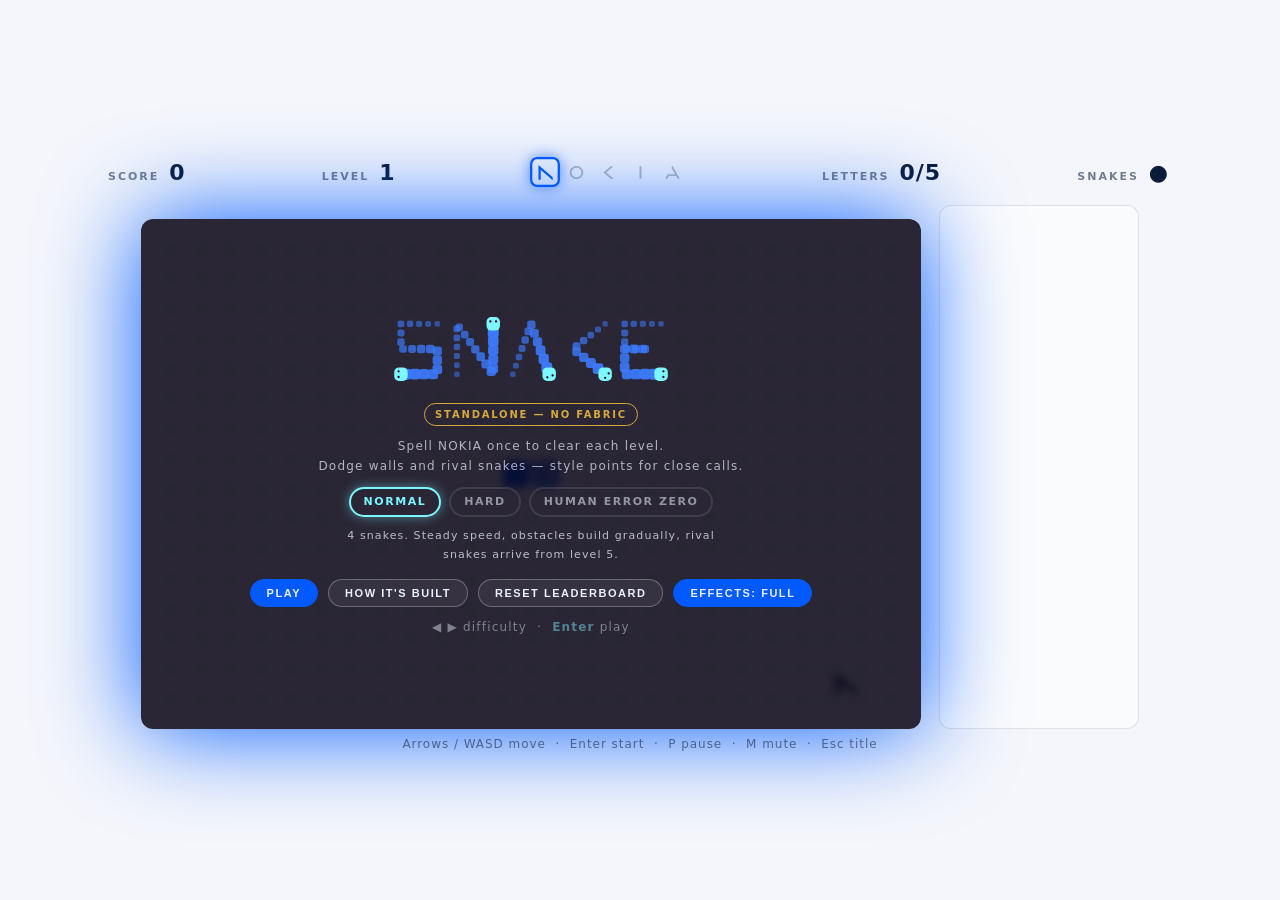
==== commit 4de95cfc: "v2.0.0: spec.initials -> spec.player, spec.player -> spec.edaUser" ====
--- a/snake/ui-src/nokia-snake-eda.html
+++ b/snake/ui-src/nokia-snake-eda.html
@@ -1044,7 +1044,7 @@
      API reachability is what decides whether we are "live" - NOT identity.
      An earlier version gated everything on a whoami endpoint; when that 404'd
      the game fell back to standalone even though the API was fine. Identity is
-     now a best-effort extra that only affects prefilled initials. */
+     now a best-effort extra that only affects the prefilled player name. */
   async connect(){
     this.online = false;
     this.fabric = null;
@@ -1078,7 +1078,7 @@
 
   /* ---- identity: best effort, never fatal ----
      The endpoint differs between EDA builds, so a few known shapes are tried
-     and a miss simply means initials are not prefilled. Permissions are NOT
+     and a miss simply means the player name is not prefilled. Permissions are NOT
      inferred here: the reset control is offered and the API enforces it, which
      is the only enforcement that was ever real. */
   async readIdentity(){
@@ -1090,7 +1090,7 @@
       this.user.name = name;
       this.user.endpoint = "oidc:access_token";
     }else{
-      this.user.name = "";          // no prefill; the player types their initials
+      this.user.name = "";          // no prefill; the player types their name
       this.user.endpoint = null;
     }
   },
@@ -1269,8 +1269,8 @@
     const rows = this.rows(await this.api(Config.scoresPath()));
     return rows.map(it=>{
       const sp = it.spec || it;
-      return { name: sp.initials, score: Number(sp.score) || 0,
-               level: sp.level, diff: sp.difficulty, by: sp.player,
+      return { name: sp.player, score: Number(sp.score) || 0,
+               level: sp.level, diff: sp.difficulty, edaUser: sp.edaUser,
                at: sp.recordedAt || "" };
     })
     .filter(e=>e.name)
@@ -1278,12 +1278,15 @@
     .sort((a,b)=> b.score - a.score || String(a.at).localeCompare(String(b.at)))
     .slice(0, Config.boardSize);
   },
-  async postScore(initials, score, level, diff){
+  /* player  = the name typed on the game-over screen: who actually played.
+     edaUser = the EDA login the browser happens to be using. At an event many
+     people share one login, so the two are deliberately separate fields. */
+  async postScore(player, score, level, diff){
     const body = {
       apiVersion: SNAKE_GROUP, kind:"SnakeScore",
-      metadata:{ name:`score-${Date.now()}-${initials.toLowerCase()}`,
+      metadata:{ name:`score-${Date.now()}-${player.toLowerCase()}`,
                  namespace: Config.scoreNamespace },
-      spec:{ initials, score, level, difficulty:diff, player:this.user.name,
+      spec:{ player, score, level, difficulty:diff, edaUser:this.user.name,
              recordedAt:new Date().toISOString(),
              fabricNodes:(this.fabric&&this.fabric.nodes)?this.fabric.nodes.length:0 }
     };
